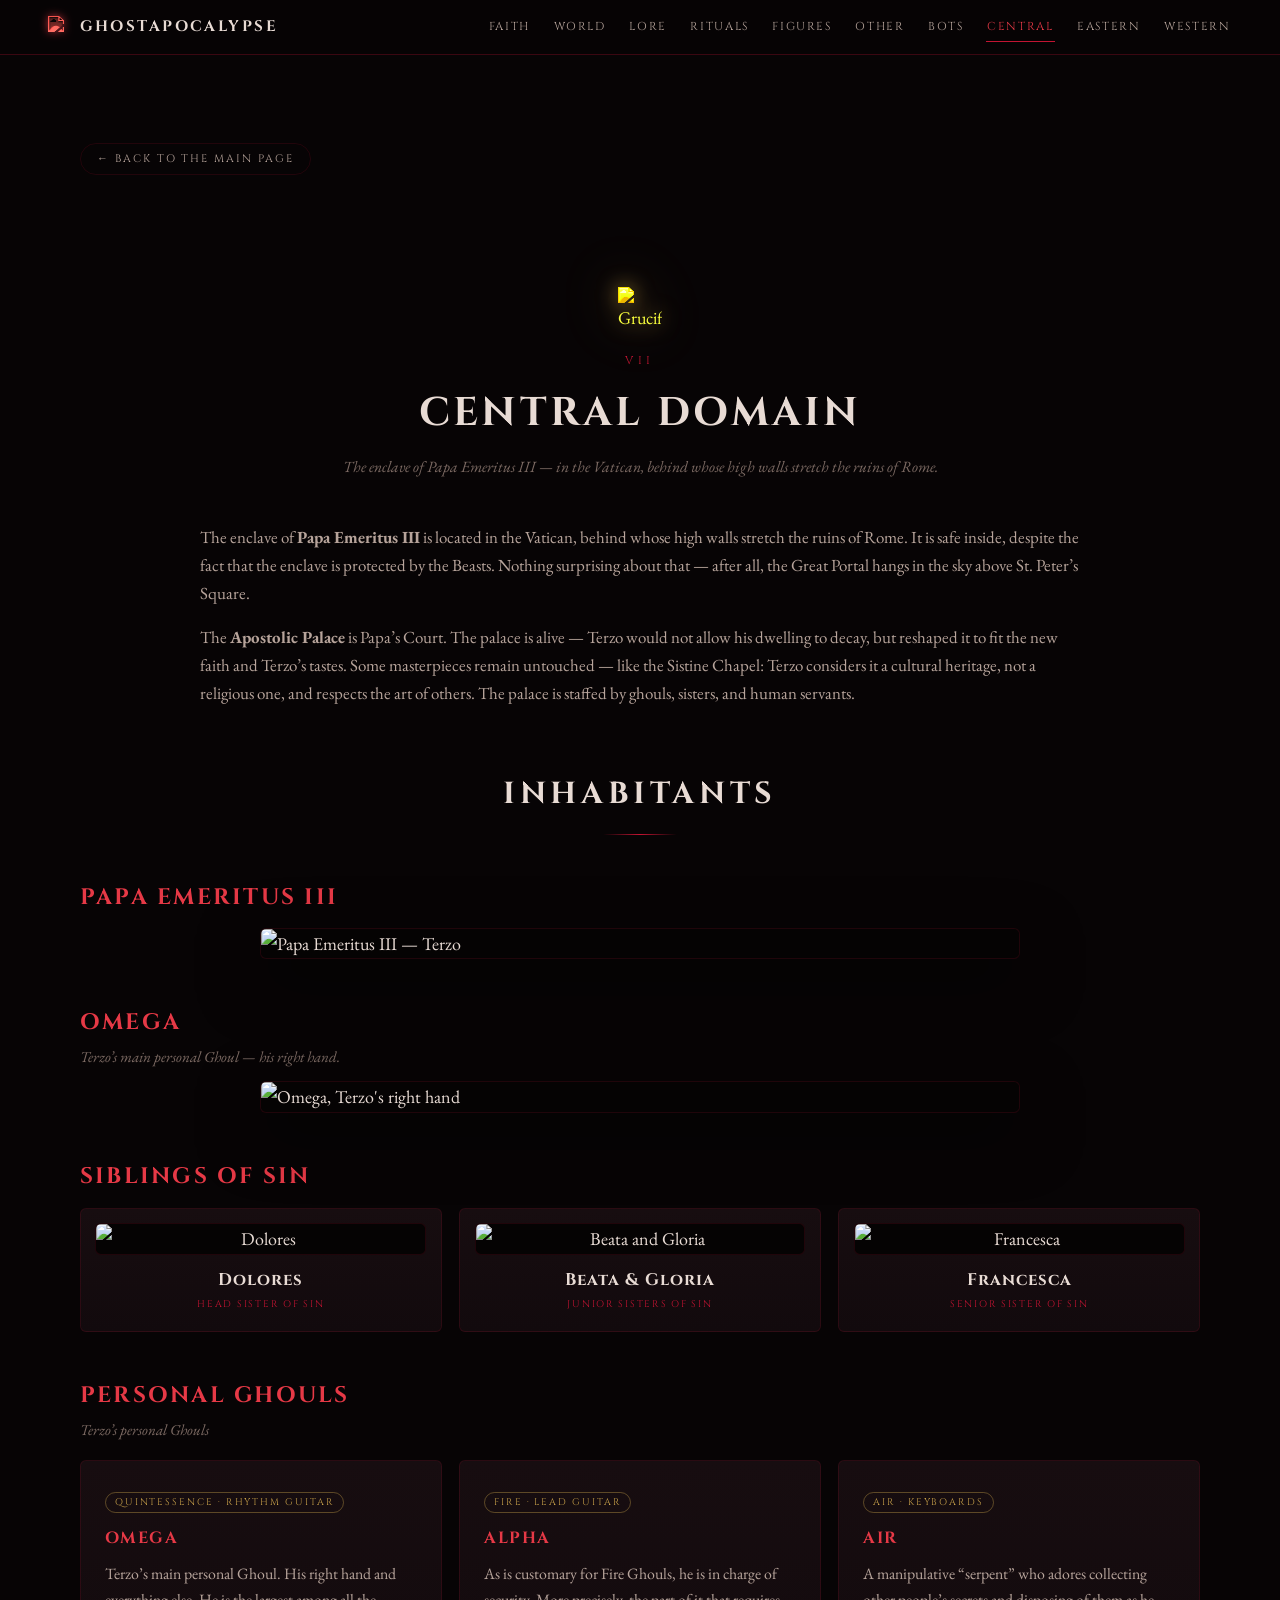
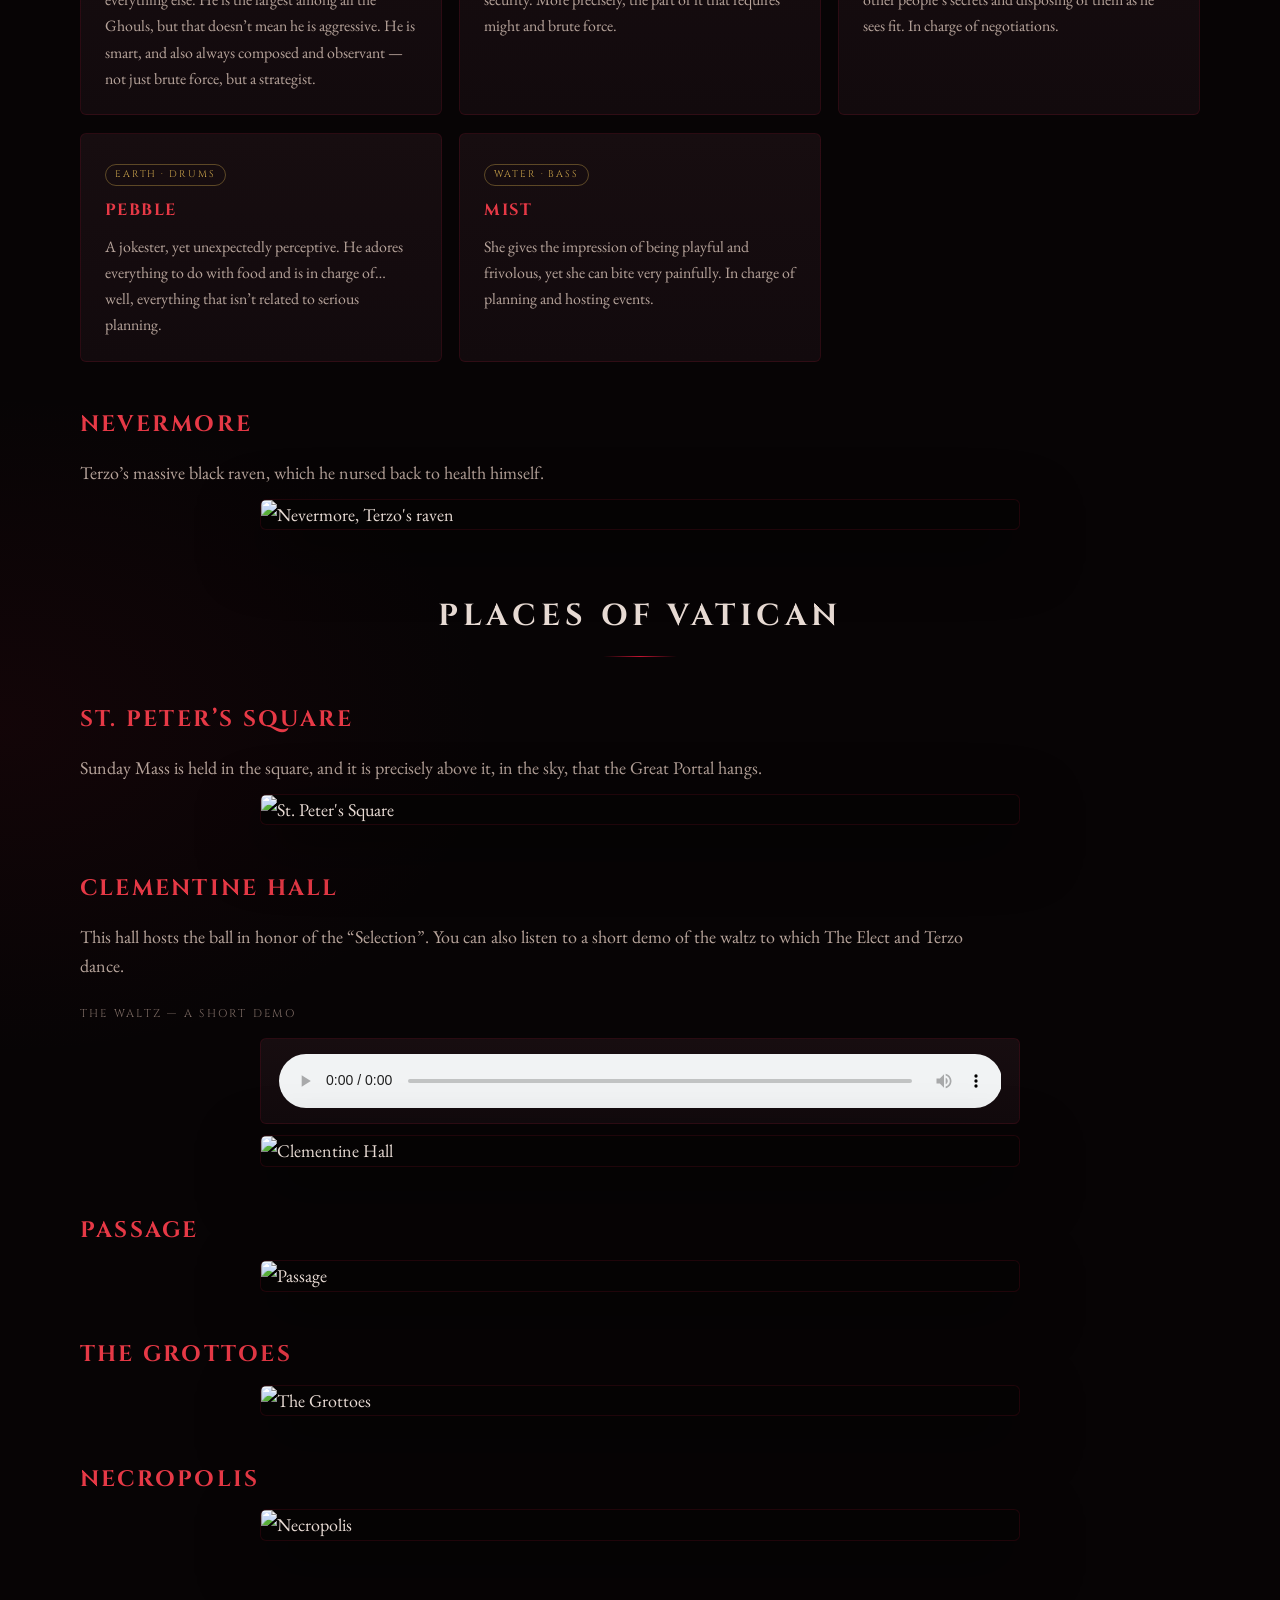
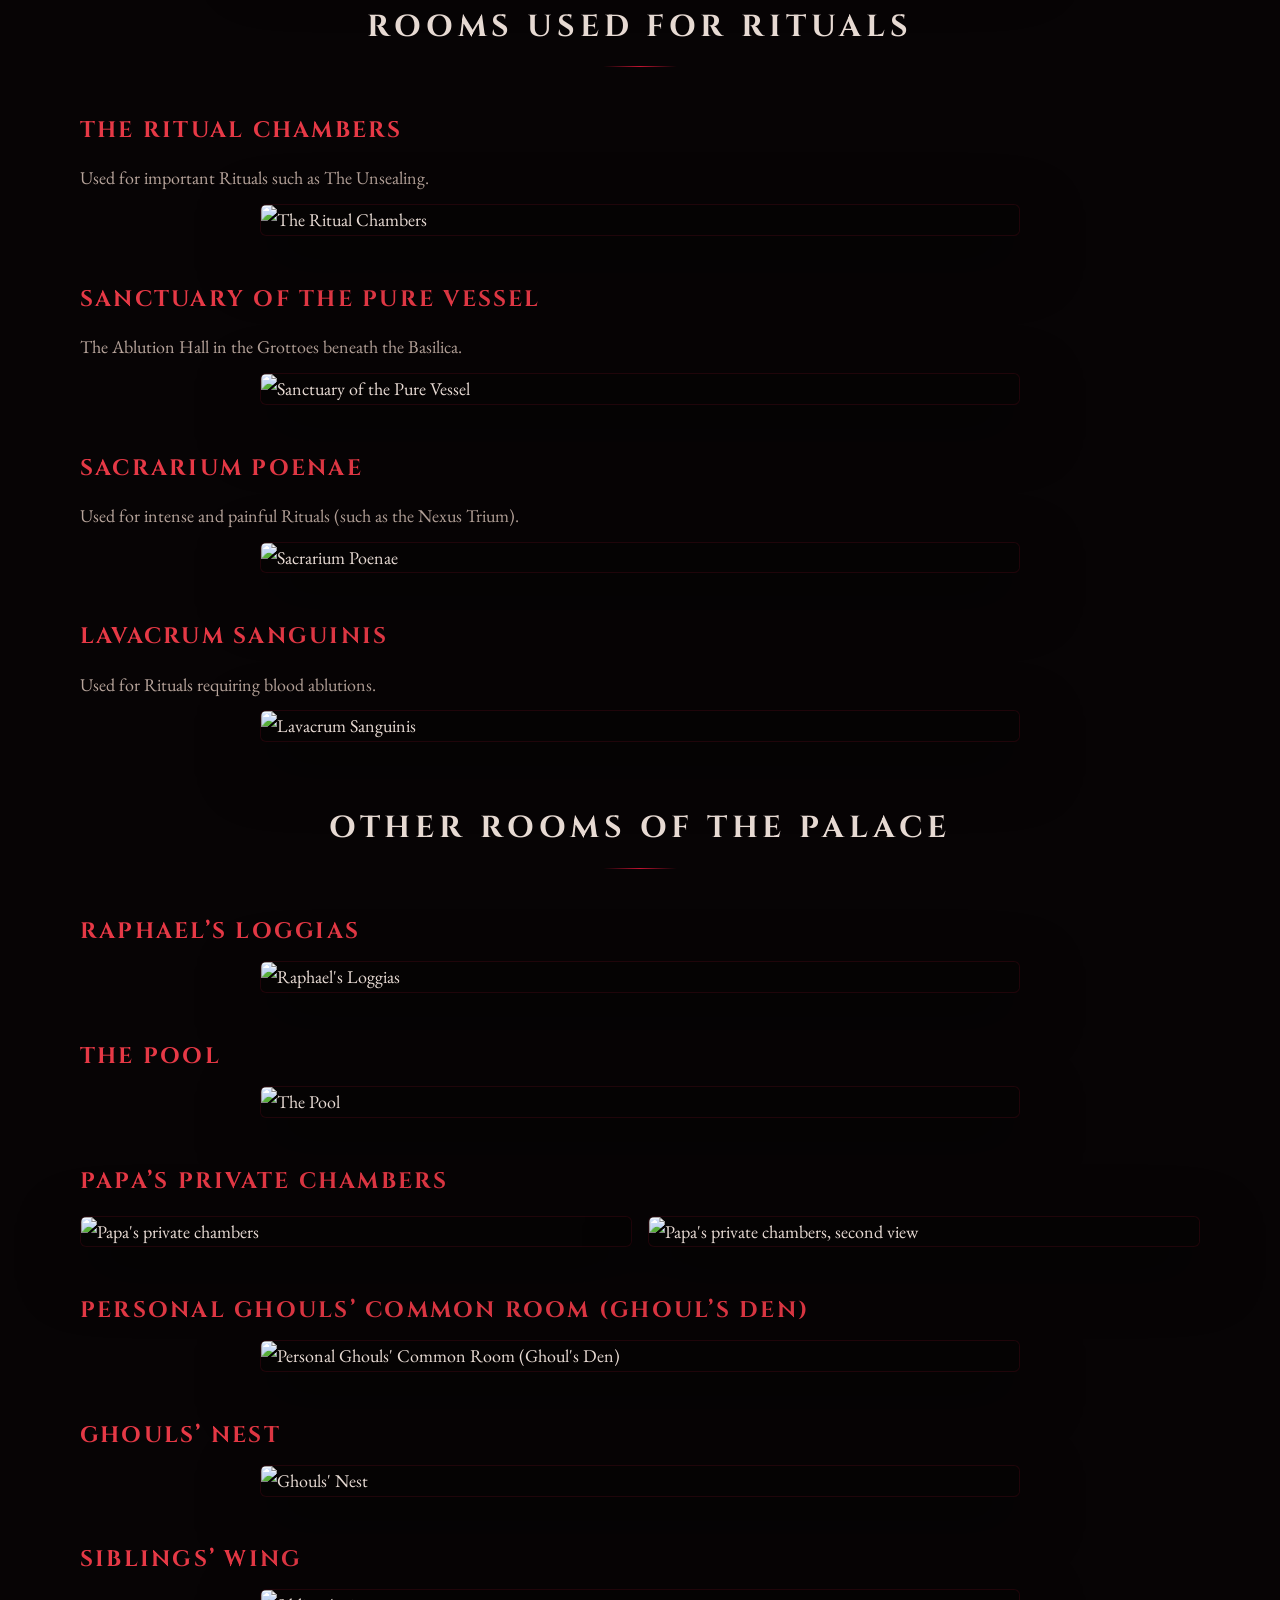
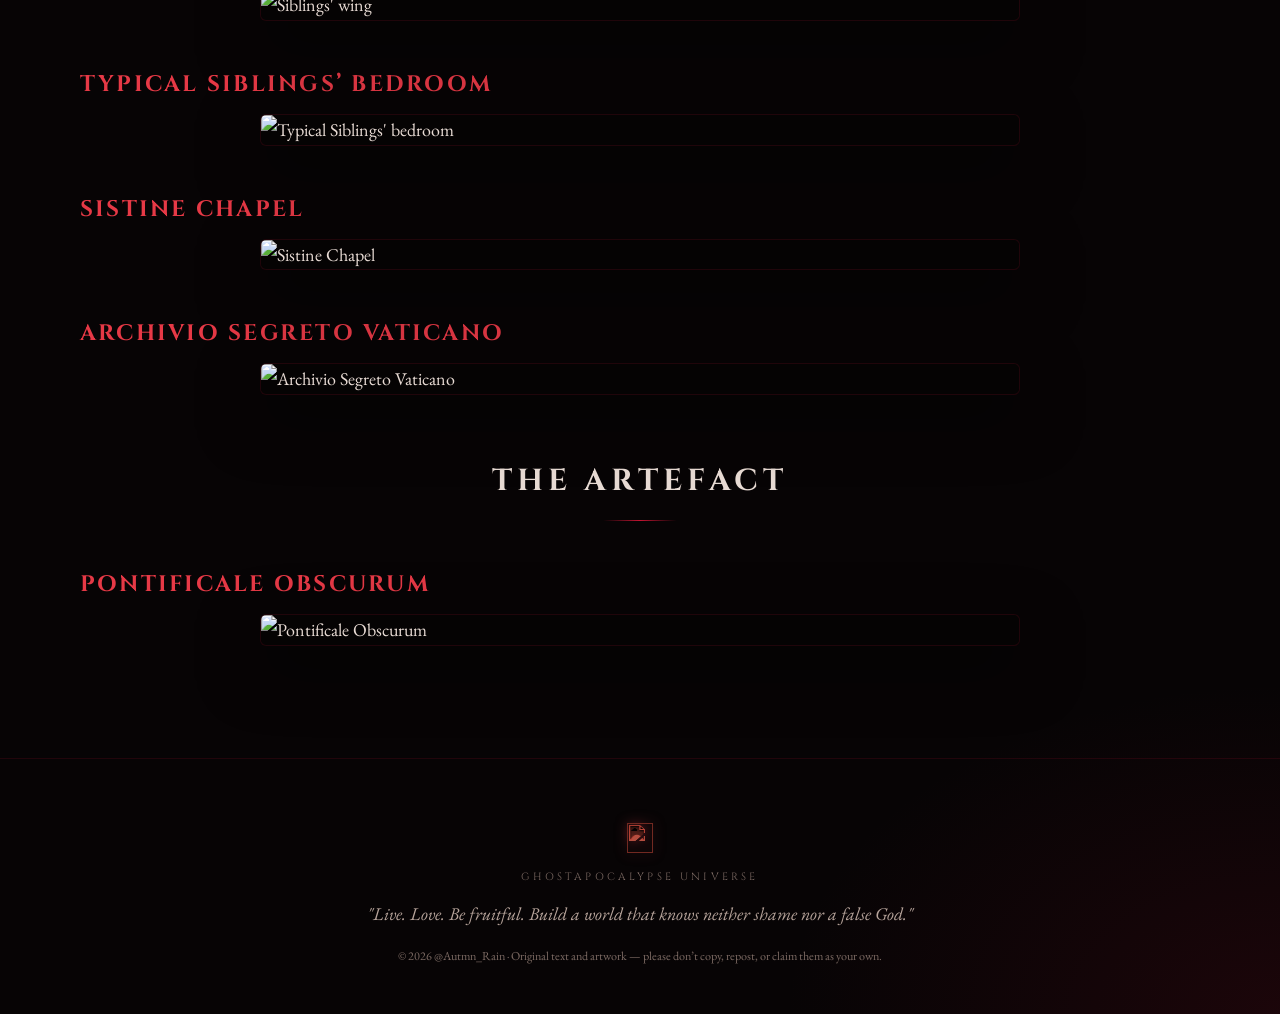
==== central.html @ 125a1880 "Add new HTML pages" ====
<!DOCTYPE html>
<html lang="en">
<head>
<meta charset="UTF-8" />
<meta name="viewport" content="width=device-width, initial-scale=1.0" />
<title>Central Domain — Ghostapocalypse Universe</title>
<meta name="description" content="The Central Domain of the Empire of Emeritus III — ruled by Terzo." />
<link rel="preconnect" href="https://fonts.googleapis.com" />
<link rel="preconnect" href="https://fonts.gstatic.com" crossorigin />
<link href="https://fonts.googleapis.com/css2?family=Cinzel:wght@400;600;700;900&family=EB+Garamond:ital,wght@0,400;0,500;1,400&display=swap" rel="stylesheet" />
<link rel="stylesheet" href="styles.css" />
</head>
<body class="domain-page central-page">

<div class="bg-pentagram" aria-hidden="true"></div>

<!-- ===================== HEADER ===================== -->
<header class="topbar">
  <div class="brand">
    <img class="gru" src="grucifix.png" alt="Grucifix" />
    Ghostapocalypse
  </div>
  <nav class="nav">
    <a href="index.html#faith">Faith</a>
    <a href="index.html#world">World</a>
    <a href="index.html#lore">Lore</a>
    <a href="index.html#rituals">Rituals</a>
    <a href="index.html#figures">Figures</a>
    <a href="index.html#other">Other</a>
    <a href="index.html#bots">Bots</a>
    <a href="central.html" class="active" aria-current="page">Central</a>
    <a href="eastern.html">Eastern</a>
    <a href="western.html">Western</a>
  </nav>
</header>

<main>

  <div class="wrap" style="padding-bottom:0;">
    <a class="back-link" href="index.html">← Back to the Main Page</a>
  </div>

  <!-- ===================== CENTRAL DOMAIN ===================== -->
  <section class="block" id="central">
    <div class="wrap">
      <div class="section-head">
        <img class="gru" src="Central%20Domain/Grucifix%20Terzo%20Era.png" alt="Grucifix of the Terzo era" />
        <span class="section-num">VII</span>
        <h2>Central Domain</h2>
        <p class="sub">The enclave of Papa Emeritus III — in the Vatican, behind whose high walls stretch the ruins of Rome.</p>
      </div>

      <!-- ---------- INTRO ---------- -->
      <div class="lede-block">
        <p>The enclave of <strong>Papa Emeritus III</strong> is located in the Vatican, behind whose high walls stretch the ruins of Rome. It is safe inside, despite the fact that the enclave is protected by the Beasts. Nothing surprising about that — after all, the Great Portal hangs in the sky above St. Peter’s Square.</p>
        <p style="margin-top:1rem;">The <strong>Apostolic Palace</strong> is Papa’s Court. The palace is alive — Terzo would not allow his dwelling to decay, but reshaped it to fit the new faith and Terzo’s tastes. Some masterpieces remain untouched — like the Sistine Chapel: Terzo considers it a cultural heritage, not a religious one, and respects the art of others. The palace is staffed by ghouls, sisters, and human servants.</p>
      </div>

      <!-- ===================== INHABITANTS ===================== -->
      <div class="subhead"><h3>Inhabitants</h3></div>

      <!-- Papa Emeritus III -->
      <div class="subject-head"><h4>Papa Emeritus III</h4></div>
      <div class="photo-single">
        <div class="photo-frame" data-title="Papa Emeritus III">
          <img src="Central%20Domain/TERZO.png" alt="Papa Emeritus III — Terzo" />
        </div>
      </div>

      <!-- Omega (Papa's right hand) -->
      <div class="subject-head">
        <h4>Omega</h4>
        <p>Terzo’s main personal Ghoul — his right hand.</p>
      </div>
      <div class="photo-single">
        <div class="photo-frame" data-title="Omega">
          <img src="Central%20Domain/Omega.png" alt="Omega, Terzo's right hand" />
        </div>
      </div>

      <!-- Siblings of Sin -->
      <div class="subject-head"><h4>Siblings of Sin</h4></div>
      <div class="people">
        <article class="person-card">
          <div class="photo-frame" data-title="Dolores">
            <img src="Central%20Domain/Dolores.png" alt="Dolores" />
          </div>
          <h4>Dolores</h4>
          <div class="role">Head Sister of Sin</div>
        </article>
        <article class="person-card">
          <div class="photo-frame" data-title="Beata and Gloria">
            <img src="Central%20Domain/Beata%20and%20Gloria.png" alt="Beata and Gloria" />
          </div>
          <h4>Beata &amp; Gloria</h4>
          <div class="role">Junior Sisters of Sin</div>
        </article>
        <article class="person-card">
          <div class="photo-frame" data-title="Francesca">
            <img src="Central%20Domain/Francesca.png" alt="Francesca" />
          </div>
          <h4>Francesca</h4>
          <div class="role">Senior Sister of Sin</div>
        </article>
      </div>

      <!-- Personal Ghouls -->
      <div class="subject-head">
        <h4>Personal Ghouls</h4>
        <p>Terzo’s personal Ghouls</p>
      </div>

      <div class="grid" style="margin-top:1.1rem;">
        <div class="card">
          <span class="tag">Quintessence · Rhythm Guitar</span>
          <h3>Omega</h3>
          <p>Terzo’s main personal Ghoul. His right hand and everything else. He is the largest among all the Ghouls, but that doesn’t mean he is aggressive. He is smart, and also always composed and observant — not just brute force, but a strategist.</p>
        </div>
        <div class="card">
          <span class="tag">Fire · Lead Guitar</span>
          <h3>Alpha</h3>
          <p>As is customary for Fire Ghouls, he is in charge of security. More precisely, the part of it that requires might and brute force.</p>
        </div>
        <div class="card">
          <span class="tag">Air · Keyboards</span>
          <h3>Air</h3>
          <p>A manipulative “serpent” who adores collecting other people’s secrets and disposing of them as he sees fit. In charge of negotiations.</p>
        </div>
        <div class="card">
          <span class="tag">Earth · Drums</span>
          <h3>Pebble</h3>
          <p>A jokester, yet unexpectedly perceptive. He adores everything to do with food and is in charge of… well, everything that isn’t related to serious planning.</p>
        </div>
        <div class="card">
          <span class="tag">Water · Bass</span>
          <h3>Mist</h3>
          <p>She gives the impression of being playful and frivolous, yet she can bite very painfully. In charge of planning and hosting events.</p>
        </div>
      </div>

      <!-- Nevermore -->
      <div class="subject-head"><h4>Nevermore</h4></div>
      <p class="prose">Terzo’s massive black raven, which he nursed back to health himself.</p>
      <div class="photo-single">
        <div class="photo-frame" data-title="Nevermore">
          <img src="Central%20Domain/Nevermore.png" alt="Nevermore, Terzo's raven" />
        </div>
      </div>

      <!-- ===================== PLACES OF VATICAN ===================== -->
      <div class="subhead"><h3>Places of Vatican</h3></div>

      <!-- St. Peter's Square -->
      <div class="subject-head"><h4>St. Peter’s Square</h4></div>
      <p class="prose">Sunday Mass is held in the square, and it is precisely above it, in the sky, that the Great Portal hangs.</p>
      <div class="photo-single">
        <div class="photo-frame" data-title="St. Peter’s Square">
          <img src="Central%20Domain/St.%20Peter's%20Square.png" alt="St. Peter's Square" />
        </div>
      </div>

      <!-- Clementine Hall -->
      <div class="subject-head"><h4>Clementine Hall</h4></div>
      <p class="prose">This hall hosts the ball in honor of the “Selection”. You can also listen to a short demo of the waltz to which The Elect and Terzo dance.</p>
      <div class="minihead">The Waltz — a short demo</div>
      <div class="audio-block">
        <audio controls preload="metadata" aria-label="Short demo of the waltz danced by The Elect and Terzo">
          <source src="Central%20Domain/the_waltz_demo.mp3" type="audio/mpeg" />
          Your browser does not support the audio element.
        </audio>
      </div>
      <div class="photo-single">
        <div class="photo-frame" data-title="Clementine Hall">
          <img src="Central%20Domain/Clementine%20Hall.png" alt="Clementine Hall" />
        </div>
      </div>

      <!-- Passage -->
      <div class="subject-head"><h4>Passage</h4></div>
      <div class="photo-single">
        <div class="photo-frame" data-title="Passage">
          <img src="Central%20Domain/Passage.png" alt="Passage" />
        </div>
      </div>

      <!-- The Grottoes -->
      <div class="subject-head"><h4>The Grottoes</h4></div>
      <div class="photo-single">
        <div class="photo-frame" data-title="The Grottoes">
          <img src="Central%20Domain/The%20Grottoes.png" alt="The Grottoes" />
        </div>
      </div>

      <!-- Necropolis -->
      <div class="subject-head"><h4>Necropolis</h4></div>
      <div class="photo-single">
        <div class="photo-frame" data-title="Necropolis">
          <img src="Central%20Domain/Necropolis.png" alt="Necropolis" />
        </div>
      </div>

      <!-- ---------- ROOMS USED FOR RITUALS ---------- -->
      <div class="subhead"><h3>Rooms Used for Rituals</h3></div>

      <!-- The Ritual Chambers -->
      <div class="subject-head"><h4>The Ritual Chambers</h4></div>
      <p class="prose">Used for important Rituals such as The Unsealing.</p>
      <div class="photo-single">
        <div class="photo-frame" data-title="The Ritual Chambers">
          <img src="Central%20Domain/The%20Ritual%20Chambers.png" alt="The Ritual Chambers" />
        </div>
      </div>

      <!-- Sanctuary of the Pure Vessel -->
      <div class="subject-head"><h4>Sanctuary of the Pure Vessel</h4></div>
      <p class="prose">The Ablution Hall in the Grottoes beneath the Basilica.</p>
      <div class="photo-single">
        <div class="photo-frame" data-title="Sanctuary of the Pure Vessel">
          <img src="Central%20Domain/Sanctuary%20of%20the%20Pure%20Vessel.png" alt="Sanctuary of the Pure Vessel" />
        </div>
      </div>

      <!-- Sacrarium Poenae -->
      <div class="subject-head"><h4>Sacrarium Poenae</h4></div>
      <p class="prose">Used for intense and painful Rituals (such as the Nexus Trium).</p>
      <div class="photo-single">
        <div class="photo-frame" data-title="Sacrarium Poenae">
          <img src="Central%20Domain/Sacrarium%20Poenae.png" alt="Sacrarium Poenae" />
        </div>
      </div>

      <!-- Lavacrum Sanguinis -->
      <div class="subject-head"><h4>Lavacrum Sanguinis</h4></div>
      <p class="prose">Used for Rituals requiring blood ablutions.</p>
      <div class="photo-single">
        <div class="photo-frame" data-title="Lavacrum Sanguinis">
          <img src="Central%20Domain/Lavacrum%20Sanguinis.png" alt="Lavacrum Sanguinis" />
        </div>
      </div>

      <!-- ---------- OTHER ROOMS OF THE PALACE ---------- -->
      <div class="subhead"><h3>Other Rooms of the Palace</h3></div>

      <!-- Raphael's Loggias -->
      <div class="subject-head"><h4>Raphael’s Loggias</h4></div>
      <div class="photo-single">
        <div class="photo-frame" data-title="Raphael’s Loggias">
          <img src="Central%20Domain/Raphael's%20Loggias.webp" alt="Raphael's Loggias" />
        </div>
      </div>

      <!-- The Pool -->
      <div class="subject-head"><h4>The Pool</h4></div>
      <div class="photo-single">
        <div class="photo-frame" data-title="The Pool">
          <img src="Central%20Domain/The%20Pool.png" alt="The Pool" />
        </div>
      </div>

      <!-- Papa's Private Chambers -->
      <div class="subject-head"><h4>Papa’s Private Chambers</h4></div>
      <div class="gallery" style="margin-top:1rem;">
        <div class="photo-frame" data-title="Papa’s Private Chambers">
          <img src="Central%20Domain/Papa's%20Private%20Chambers.png" alt="Papa's private chambers" />
        </div>
        <div class="photo-frame" data-title="Papa’s Private Chambers">
          <img src="Central%20Domain/Papa's%20Private%20Chambers%202.png" alt="Papa's private chambers, second view" />
        </div>
      </div>

      <!-- Personal Ghouls' Common Room (Ghoul's Den) -->
      <div class="subject-head"><h4>Personal Ghouls’ Common Room (Ghoul’s Den)</h4></div>
      <div class="photo-single">
        <div class="photo-frame" data-title="Personal Ghouls’ Common Room (Ghoul’s Den)">
          <img src="Central%20Domain/Personal%20Ghouls'%20Common%20Room%20(Ghoul's%20Den).png" alt="Personal Ghouls' Common Room (Ghoul's Den)" />
        </div>
      </div>

      <!-- Ghouls' Nest -->
      <div class="subject-head"><h4>Ghouls’ Nest</h4></div>
      <div class="photo-single">
        <div class="photo-frame" data-title="Ghouls’ Nest">
          <img src="Central%20Domain/Ghouls'%20Nest.png" alt="Ghouls' Nest" />
        </div>
      </div>

      <!-- Siblings' wing -->
      <div class="subject-head"><h4>Siblings’ wing</h4></div>
      <div class="photo-single">
        <div class="photo-frame" data-title="Siblings’ wing">
          <img src="Central%20Domain/Siblings'%20wing.png" alt="Siblings' wing" />
        </div>
      </div>

      <!-- Typical Siblings' bedroom -->
      <div class="subject-head"><h4>Typical Siblings’ Bedroom</h4></div>
      <div class="photo-single">
        <div class="photo-frame" data-title="Typical Siblings’ Bedroom">
          <img src="Central%20Domain/Typical%20Siblings'%20bedroom.png" alt="Typical Siblings' bedroom" />
        </div>
      </div>

      <!-- Sistine Chapel -->
      <div class="subject-head"><h4>Sistine Chapel</h4></div>
      <div class="photo-single">
        <div class="photo-frame" data-title="Sistine Chapel">
          <img src="Central%20Domain/Sistine%20Chapel.png" alt="Sistine Chapel" />
        </div>
      </div>

      <!-- Archivio Segreto Vaticano -->
      <div class="subject-head"><h4>Archivio Segreto Vaticano</h4></div>
      <div class="photo-single">
        <div class="photo-frame" data-title="Archivio Segreto Vaticano">
          <img src="Central%20Domain/Archivio%20Segreto%20Vaticano.png" alt="Archivio Segreto Vaticano" />
        </div>
      </div>

      <!-- ===================== THE ARTEFACT ===================== -->
      <div class="subhead"><h3>The Artefact</h3></div>

      <!-- Pontificale Obscurum -->
      <div class="subject-head"><h4>Pontificale Obscurum</h4></div>
      <div class="photo-single">
        <div class="photo-frame" data-title="Pontificale Obscurum">
          <img src="Central%20Domain/Pontificale%20Obscurum.png" alt="Pontificale Obscurum" />
        </div>
      </div>

    </div>
  </section>

</main>

<!-- ===================== FOOTER ===================== -->
<footer>
  <img class="gru" src="grucifix.png" alt="" aria-hidden="true" />
  <div class="fz">Ghostapocalypse Universe</div>
  <div class="fq">"Live. Love. Be fruitful. Build a world that knows neither shame nor a false God."</div>
  <div class="fcopy">© 2026 @Autmn_Rain · Original text and artwork — please don’t copy, repost, or claim them as your own.</div>
</footer>

<!-- ===================== LIGHTBOX ===================== -->
<div class="lightbox" id="lightbox" role="dialog" aria-modal="true" aria-label="Enlarged image">
  <img src="" alt="" id="lightbox-img" />
  <div class="cap" id="lightbox-cap"></div>
</div>

<script>
  (function () {
    var lb = document.getElementById('lightbox');
    var lbImg = document.getElementById('lightbox-img');
    var lbCap = document.getElementById('lightbox-cap');

    document.querySelectorAll('.photo-frame').forEach(function (frame) {
      frame.addEventListener('click', function () {
        var img = frame.querySelector('img');
        if (!img) return;
        lbImg.src = img.src;
        lbImg.alt = img.alt;
        lbCap.textContent = frame.dataset.title || '';
        lb.classList.add('open');
        document.body.style.overflow = 'hidden';
      });
    });

    function close() {
      lb.classList.remove('open');
      document.body.style.overflow = '';
      lbImg.src = '';
    }
    lb.addEventListener('click', close);
    document.addEventListener('keydown', function (e) {
      if (e.key === 'Escape' && lb.classList.contains('open')) close();
    });
  })();
</script>

</body>
</html>
---- styles.css ----
﻿  :root {
    --bg: #070405;
    --bg-2: #0d0709;
    --panel: #120a0d;
    --panel-2: #170d10;
    --ink: #e8dbd4;
    --ink-dim: #b7a49b;
    --ink-faint: #7c6a63;
    --red: #c31432;
    --red-bright: #e63946;
    --red-deep: #7a0d20;
    --gold: #c9a24a;
    --line: rgba(195, 20, 50, 0.28);
    --line-soft: rgba(195, 20, 50, 0.14);
    --shadow: 0 20px 60px rgba(0, 0, 0, 0.6);
    --serif: "EB Garamond", Georgia, serif;
    --display: "Cinzel", "Times New Roman", serif;
  }

  * { box-sizing: border-box; }

  html { scroll-behavior: smooth; }

  body {
    margin: 0;
    background:
      radial-gradient(1200px 700px at 50% -10%, rgba(195, 20, 50, 0.16), transparent 60%),
      radial-gradient(900px 600px at 100% 100%, rgba(122, 13, 32, 0.18), transparent 55%),
      radial-gradient(900px 600px at 0 40%, rgba(122, 13, 32, 0.10), transparent 55%),
      var(--bg);
    color: var(--ink);
    font-family: var(--serif);
    font-size: 18px;
    line-height: 1.65;
    -webkit-font-smoothing: antialiased;
    overflow-x: hidden;
  }

  /* fixed rotating pentagram watermark */
  .bg-pentagram {
    position: fixed;
    top: 50%;
    left: 50%;
    width: min(120vh, 120vw);
    height: min(120vh, 120vw);
    transform: translate(-50%, -50%);
    background-image: url("design%20pentargamma.png");
    background-size: contain;
    background-repeat: no-repeat;
    background-position: center;
    opacity: 0.06;
    mix-blend-mode: screen;
    pointer-events: none;
    z-index: 0;
    animation: spin 220s linear infinite;
  }
  @keyframes spin { to { transform: translate(-50%, -50%) rotate(360deg); } }

  img { max-width: 100%; display: block; }

  a { color: var(--red-bright); text-decoration: none; }

  /* ---------- Header ---------- */
  .topbar {
    position: sticky;
    top: 0;
    z-index: 50;
    display: flex;
    align-items: center;
    justify-content: space-between;
    gap: 1rem;
    padding: 0.7rem clamp(1rem, 4vw, 3rem);
    background: rgba(7, 4, 5, 0.82);
    backdrop-filter: blur(10px);
    border-bottom: 1px solid var(--line);
  }
  .brand {
    display: flex;
    align-items: center;
    gap: 0.6rem;
    font-family: var(--display);
    font-weight: 700;
    font-size: 0.95rem;
    letter-spacing: 0.16em;
    color: var(--ink);
    text-transform: uppercase;
  }
  .brand .gru {
    width: 22px;
    height: 22px;
    object-fit: contain;
    filter: invert(1) sepia(1) saturate(6) hue-rotate(320deg) drop-shadow(0 0 4px rgba(230, 57, 70, 0.7));
    mix-blend-mode: screen;
  }
  .nav {
    display: flex;
    gap: clamp(0.5rem, 1.6vw, 1.4rem);
    flex-wrap: wrap;
    justify-content: flex-end;
  }
  .nav a {
    font-family: var(--display);
    font-size: 0.72rem;
    letter-spacing: 0.14em;
    text-transform: uppercase;
    color: var(--ink-dim);
    padding: 0.35rem 0.1rem;
    border-bottom: 1px solid transparent;
    transition: color 0.2s, border-color 0.2s;
  }
  .nav a:hover { color: var(--red-bright); border-color: var(--red); }

  /* ---------- Hero ---------- */
  .hero {
    position: relative;
    z-index: 1;
    text-align: center;
    padding: clamp(3.5rem, 10vw, 7rem) clamp(1rem, 5vw, 3rem) clamp(2.5rem, 6vw, 4rem);
  }
  .hero .sigil {
    width: clamp(120px, 20vw, 190px);
    margin: 0 auto clamp(1.2rem, 3vw, 2rem);
    filter: drop-shadow(0 0 26px rgba(195, 20, 50, 0.55));
    mix-blend-mode: screen;
  }
  .hero .eyebrow {
    font-family: var(--display);
    letter-spacing: 0.5em;
    text-transform: uppercase;
    font-size: 0.75rem;
    color: var(--red-bright);
    margin-bottom: 1.2rem;
    padding-left: 0.5em;
  }
  h1.hero-title {
    font-family: var(--display);
    font-weight: 900;
    font-size: clamp(2.2rem, 8vw, 5.2rem);
    line-height: 1.02;
    letter-spacing: 0.03em;
    margin: 0;
    background: linear-gradient(180deg, #fff 0%, #e8c9c9 45%, var(--red-bright) 100%);
    -webkit-background-clip: text;
    background-clip: text;
    -webkit-text-fill-color: transparent;
    text-shadow: 0 0 60px rgba(195, 20, 50, 0.35);
  }
  .hero .lede {
    max-width: 640px;
    margin: 1.5rem auto 0;
    color: var(--ink-dim);
    font-size: clamp(1rem, 2.2vw, 1.15rem);
    font-style: italic;
  }
  .scroll-hint {
    display: inline-block;
    margin-top: 2.2rem;
    font-family: var(--display);
    font-size: 0.65rem;
    letter-spacing: 0.35em;
    text-transform: uppercase;
    color: var(--ink-faint);
  }

  /* ---------- Layout ---------- */
  main { position: relative; z-index: 1; }

  .wrap {
    width: min(1120px, 92vw);
    margin: 0 auto;
    padding: clamp(2rem, 5vw, 3.5rem) 0;
  }

  section.block {
    padding: clamp(2rem, 5vw, 3.5rem) 0;
    border-top: 1px solid var(--line-soft);
  }
  section.block:first-of-type { border-top: none; }

  .section-head {
    text-align: center;
    margin-bottom: clamp(1.6rem, 4vw, 2.8rem);
  }
  .section-head .gru {
    width: 30px;
    height: 34px;
    object-fit: contain;
    margin: 0 auto 0.9rem;
    filter: invert(1) sepia(1) saturate(5) hue-rotate(320deg) drop-shadow(0 0 6px rgba(230, 57, 70, 0.6));
    mix-blend-mode: screen;
    opacity: 0.9;
  }
  .section-head h2 {
    font-family: var(--display);
    font-weight: 700;
    font-size: clamp(1.5rem, 4.2vw, 2.5rem);
    letter-spacing: 0.08em;
    text-transform: uppercase;
    margin: 0;
    color: var(--ink);
  }
  .section-head .sub {
    color: var(--ink-faint);
    font-style: italic;
    margin-top: 0.5rem;
    font-size: 0.98rem;
  }

  .section-num {
    display: block;
    font-family: var(--display);
    color: var(--red);
    letter-spacing: 0.4em;
    font-size: 0.7rem;
    margin-bottom: 0.6rem;
  }

  /* ---------- Tenets ---------- */
  .tenets {
    max-width: 820px;
    margin: 0 auto;
    list-style: none;
    counter-reset: tenet;
    padding: 0;
    display: grid;
    gap: 1rem;
  }
  .tenets li {
    counter-increment: tenet;
    position: relative;
    padding: 1.1rem 1.3rem 1.1rem 3.6rem;
    background: linear-gradient(180deg, var(--panel-2), var(--panel));
    border: 1px solid var(--line-soft);
    border-left: 2px solid var(--red);
    border-radius: 4px;
    font-size: 1.06rem;
  }
  .tenets li::before {
    content: counter(tenet, upper-roman);
    position: absolute;
    left: 1rem;
    top: 50%;
    transform: translateY(-50%);
    font-family: var(--display);
    font-weight: 700;
    color: var(--red);
    font-size: 1.1rem;
    min-width: 1.8rem;
  }

  /* ---------- Map ---------- */
  .map-card {
    position: relative;
    margin: 0 auto;
    border: 1px solid var(--line);
    border-radius: 6px;
    padding: 0.6rem;
    background: linear-gradient(180deg, var(--panel-2), var(--panel));
    box-shadow: var(--shadow);
    overflow: hidden;
  }
  .map-card::before {
    content: "";
    position: absolute;
    inset: 0;
    background: radial-gradient(600px 300px at 50% 0, rgba(195, 20, 50, 0.12), transparent 70%);
    pointer-events: none;
  }
  .map-frame {
    position: relative;
    border-radius: 4px;
    overflow: hidden;
    background: #050303;
    cursor: zoom-in;
  }
  .map-frame img {
    width: 100%;
    height: auto;
    transition: transform 0.6s ease;
  }
  .map-frame:hover img { transform: scale(1.02); }
  .map-caption {
    display: flex;
    justify-content: space-between;
    align-items: baseline;
    gap: 1rem;
    padding: 0.8rem 0.4rem 0.2rem;
    font-family: var(--display);
    letter-spacing: 0.12em;
    text-transform: uppercase;
    font-size: 0.72rem;
    color: var(--ink-faint);
    flex-wrap: wrap;
  }
  .map-caption .t { color: var(--ink-dim); }

  /* ---------- Cards / info grid ---------- */
  .grid {
    display: grid;
    grid-template-columns: repeat(auto-fit, minmax(300px, 1fr));
    gap: 1.1rem;
  }
  .card {
    position: relative;
    background: linear-gradient(180deg, var(--panel-2), var(--panel));
    border: 1px solid var(--line-soft);
    border-radius: 6px;
    padding: 1.4rem 1.5rem;
    transition: border-color 0.25s, transform 0.25s;
  }
  .card:hover { border-color: var(--line); transform: translateY(-2px); }
  .card h3 {
    font-family: var(--display);
    font-weight: 700;
    font-size: 1.02rem;
    letter-spacing: 0.09em;
    text-transform: uppercase;
    color: var(--red-bright);
    margin: 0 0 0.6rem;
  }
  .card p { margin: 0; color: var(--ink-dim); font-size: 0.99rem; }
  .card p + p { margin-top: 0.7rem; }
  .card.wide { grid-column: 1 / -1; }

  .card .tag {
    display: inline-block;
    font-family: var(--display);
    font-size: 0.6rem;
    letter-spacing: 0.2em;
    text-transform: uppercase;
    color: var(--gold);
    border: 1px solid rgba(201, 162, 74, 0.4);
    border-radius: 999px;
    padding: 0.12rem 0.55rem;
    margin-bottom: 0.7rem;
  }

  /* quotes */
  .quote {
    margin: 0.9rem 0 0;
    padding: 0.9rem 1.1rem;
    border-left: 2px solid var(--red);
    background: rgba(195, 20, 50, 0.06);
    font-style: italic;
    color: var(--ink);
    border-radius: 0 4px 4px 0;
  }
  .quote cite {
    display: block;
    font-style: normal;
    font-family: var(--display);
    font-size: 0.68rem;
    letter-spacing: 0.15em;
    text-transform: uppercase;
    color: var(--ink-faint);
    margin-top: 0.5rem;
  }

  /* figure / papa cards */
  .figures { display: grid; gap: 1.1rem; }
  .figure-card {
    display: grid;
    grid-template-columns: 130px 1fr;
    gap: 1.4rem;
    align-items: start;
    background: linear-gradient(180deg, var(--panel-2), var(--panel));
    border: 1px solid var(--line-soft);
    border-radius: 6px;
    padding: 1.5rem;
    transition: border-color 0.25s;
  }
  .figure-card:hover { border-color: var(--line); }
  .figure-card .portrait {
    aspect-ratio: 1;
    border-radius: 50%;
    border: 1px solid var(--line);
    display: flex;
    align-items: center;
    justify-content: center;
    background:
      radial-gradient(circle at 50% 40%, rgba(195, 20, 50, 0.18), transparent 70%),
      var(--bg-2);
    font-family: var(--display);
    font-weight: 700;
    font-size: 2rem;
    color: var(--red-bright);
    text-transform: uppercase;
  }
  .figure-card .pname {
    font-family: var(--display);
    font-weight: 700;
    font-size: 1.25rem;
    color: var(--ink);
    margin: 0 0 0.15rem;
    letter-spacing: 0.04em;
  }
  .figure-card .ptitle {
    font-family: var(--display);
    font-size: 0.68rem;
    letter-spacing: 0.18em;
    text-transform: uppercase;
    color: var(--red);
    margin-bottom: 0.7rem;
  }
  .figure-card p { margin: 0; color: var(--ink-dim); font-size: 0.98rem; }
  .figure-card .meta {
    margin-top: 0.7rem;
    padding-top: 0.7rem;
    border-top: 1px dashed var(--line-soft);
    font-size: 0.9rem;
  }
  .figure-card .meta strong { color: var(--ink); font-weight: 500; }
  .figure-card .meta .lbl {
    font-family: var(--display);
    font-size: 0.6rem;
    letter-spacing: 0.18em;
    text-transform: uppercase;
    color: var(--ink-faint);
    display: block;
    margin-bottom: 0.2rem;
  }

  /* hymns list */
  .hymn-list {
    list-style: none;
    padding: 0;
    margin: 0.6rem 0 0;
    display: grid;
    gap: 0.4rem;
  }
  .hymn-list li {
    display: flex;
    justify-content: space-between;
    gap: 1rem;
    border-bottom: 1px dashed var(--line-soft);
    padding-bottom: 0.35rem;
    font-size: 0.98rem;
  }
  .hymn-list .who { color: var(--ink-dim); }
  .hymn-list .song { color: var(--gold); font-family: var(--display); font-size: 0.85rem; letter-spacing: 0.05em; }

  /* ordered ritual sub-sections */
  .ritual-block { margin-top: 1.2rem; }
  .ritual-block h3 {
    font-family: var(--display);
    color: var(--red-bright);
    font-size: 1.05rem;
    letter-spacing: 0.08em;
    text-transform: uppercase;
    margin: 0 0 0.6rem;
  }
  .flow {
    display: inline-flex;
    flex-wrap: wrap;
    align-items: center;
    gap: 0.5rem;
    margin: 0.8rem 0;
    font-family: var(--display);
    font-size: 0.8rem;
    letter-spacing: 0.08em;
    text-transform: uppercase;
  }
  .flow span {
    padding: 0.3rem 0.7rem;
    border: 1px solid var(--line);
    border-radius: 4px;
    background: rgba(195, 20, 50, 0.08);
    color: var(--ink);
  }
  .flow i { color: var(--red-bright); font-style: normal; }

  /* ---------- Placeholder domain panels ---------- */
  .domain-empty {
    display: flex;
    flex-direction: column;
    align-items: center;
    justify-content: center;
    text-align: center;
    padding: clamp(3rem, 8vw, 5rem) 1.5rem;
    border: 1px dashed var(--line);
    border-radius: 8px;
    background:
      radial-gradient(500px 260px at 50% 0, rgba(195, 20, 50, 0.08), transparent 70%),
      linear-gradient(180deg, var(--panel-2), var(--panel));
  }
  .domain-empty .gru {
    width: 46px;
    height: 52px;
    object-fit: contain;
    filter: invert(1) sepia(1) saturate(4) hue-rotate(320deg) drop-shadow(0 0 8px rgba(230, 57, 70, 0.5));
    mix-blend-mode: screen;
    opacity: 0.55;
    margin-bottom: 1.2rem;
  }
  .domain-empty h3 {
    font-family: var(--display);
    font-size: clamp(1.3rem, 3.5vw, 2rem);
    letter-spacing: 0.1em;
    text-transform: uppercase;
    margin: 0 0 0.6rem;
    color: var(--ink);
  }
  .domain-empty p {
    color: var(--ink-faint);
    font-style: italic;
    max-width: 440px;
    margin: 0;
  }
  .domain-empty .soon {
    margin-top: 1.3rem;
    font-family: var(--display);
    font-size: 0.62rem;
    letter-spacing: 0.3em;
    text-transform: uppercase;
    color: var(--red);
    border: 1px solid var(--line);
    border-radius: 999px;
    padding: 0.3rem 0.9rem;
  }

  /* ---------- Footer ---------- */
  footer {
    position: relative;
    z-index: 1;
    text-align: center;
    padding: clamp(2.5rem, 6vw, 4rem) 1rem clamp(2rem, 5vw, 3rem);
    border-top: 1px solid var(--line-soft);
    color: var(--ink-faint);
  }
  footer .gru {
    width: 26px;
    height: 30px;
    object-fit: contain;
    margin: 0 auto 1rem;
    filter: invert(1) sepia(1) saturate(5) hue-rotate(320deg) drop-shadow(0 0 6px rgba(230, 57, 70, 0.5));
    mix-blend-mode: screen;
    opacity: 0.7;
  }
  footer .fz {
    font-family: var(--display);
    letter-spacing: 0.3em;
    text-transform: uppercase;
    font-size: 0.66rem;
  }
  footer .fq {
    font-style: italic;
    margin-top: 0.8rem;
    color: var(--ink-dim);
  }

  /* ---------- Lightbox ---------- */
  .lightbox {
    position: fixed;
    inset: 0;
    z-index: 100;
    display: none;
    align-items: center;
    justify-content: center;
    background: rgba(3, 1, 2, 0.94);
    padding: 2vw;
    cursor: zoom-out;
  }
  .lightbox.open { display: flex; }
  .lightbox img {
    max-width: 96vw;
    max-height: 92vh;
    border: 1px solid var(--line);
    box-shadow: 0 0 80px rgba(195, 20, 50, 0.3);
  }
  .lightbox .cap {
    position: absolute;
    bottom: 2vh;
    left: 0;
    right: 0;
    text-align: center;
    font-family: var(--display);
    font-size: 0.7rem;
    letter-spacing: 0.2em;
    text-transform: uppercase;
    color: var(--ink-faint);
  }

  /* ---------- Responsive ---------- */
  @media (max-width: 720px) {
    body { font-size: 17px; }
    .topbar { flex-direction: column; gap: 0.5rem; padding: 0.6rem 1rem; }
    .nav { justify-content: center; gap: 0.4rem 0.9rem; }
    .nav a { font-size: 0.66rem; }
    .figure-card { grid-template-columns: 1fr; text-align: center; }
    .figure-card .portrait { width: 96px; height: 96px; margin: 0 auto; font-size: 1.6rem; }
  }

  /* respect reduced motion */
  @media (prefers-reduced-motion: reduce) {
    .bg-pentagram { animation: none; }
    html { scroll-behavior: auto; }
    .map-frame:hover img { transform: none; }
  }

  /* ---------- Domain pages ---------- */
  body.domain-page {
    display: flex;
    flex-direction: column;
    min-height: 100vh;
  }
  body.domain-page main { flex: 1; }

  .back-link {
    display: inline-flex;
    align-items: center;
    gap: 0.4rem;
    margin: clamp(1.4rem, 3vw, 2rem) 0 0;
    font-family: var(--display);
    font-size: 0.68rem;
    letter-spacing: 0.18em;
    text-transform: uppercase;
    color: var(--ink-dim);
    border: 1px solid var(--line-soft);
    border-radius: 999px;
    padding: 0.4rem 1rem;
    transition: color 0.2s, border-color 0.2s;
  }
  .back-link:hover { color: var(--red-bright); border-color: var(--red); }

  .nav a.active {
    color: var(--red-bright);
    border-color: var(--red);
  }

  /* ---------- Domain content (Western) ---------- */
  .lede-block {
    max-width: 880px;
    margin: 0 auto;
  }
  .lede-block p {
    color: var(--ink-dim);
    margin: 0;
    font-size: 1.06rem;
  }

  .prose {
    max-width: 900px;
    margin: 0.9rem 0 0;
    color: var(--ink-dim);
  }

  .subhead {
    margin: clamp(2.6rem, 6vw, 3.8rem) 0 0.4rem;
    text-align: center;
  }
  .subhead h3 {
    font-family: var(--display);
    font-weight: 700;
    font-size: clamp(1.3rem, 3.4vw, 1.9rem);
    letter-spacing: 0.16em;
    text-transform: uppercase;
    color: var(--ink);
    margin: 0;
  }
  .subhead::after {
    content: "";
    display: block;
    width: 74px;
    height: 1px;
    margin: 0.9rem auto 0;
    background: linear-gradient(90deg, transparent, var(--red), transparent);
  }

  .subject-head {
    margin: clamp(1.9rem, 4.5vw, 2.8rem) 0 0.2rem;
  }
  .subject-head h4 {
    font-family: var(--display);
    font-weight: 700;
    font-size: clamp(1.05rem, 2.6vw, 1.4rem);
    letter-spacing: 0.1em;
    text-transform: uppercase;
    color: var(--red-bright);
    margin: 0;
  }
  .subject-head p {
    color: var(--ink-faint);
    font-style: italic;
    font-size: 0.95rem;
    margin: 0.25rem 0 0;
  }

  .minihead {
    font-family: var(--display);
    font-size: 0.7rem;
    letter-spacing: 0.2em;
    text-transform: uppercase;
    color: var(--ink-faint);
    margin: 1.5rem 0 0.55rem;
  }

  /* clickable images */
  .photo-frame {
    position: relative;
    display: block;
    border: 1px solid var(--line-soft);
    border-radius: 6px;
    overflow: hidden;
    background: #050303;
    cursor: zoom-in;
    box-shadow: var(--shadow);
  }
  .photo-frame img {
    width: 100%;
    height: auto;
    transition: transform 0.6s ease;
  }
  .photo-frame:hover img { transform: scale(1.03); }

  .photo-single {
    max-width: 760px;
    margin: 0.7rem auto 0;
  }

  .gallery {
    display: grid;
    grid-template-columns: repeat(auto-fit, minmax(240px, 1fr));
    gap: 1rem;
    align-items: start;
    margin-top: 0.5rem;
  }
  .gallery.wide {
    grid-template-columns: repeat(auto-fit, minmax(320px, 1fr));
  }

  /* discography */
  .disk {
    list-style: none;
    padding: 0;
    margin: 0.4rem 0 0;
    display: grid;
    gap: 0.5rem;
  }
  .disk li {
    display: grid;
    grid-template-columns: 3.4rem 1fr;
    gap: 0.9rem;
    padding: 0.6rem 0.85rem;
    border: 1px solid var(--line-soft);
    border-left: 2px solid var(--red);
    border-radius: 4px;
    background: rgba(195, 20, 50, 0.05);
    font-size: 0.96rem;
    color: var(--ink-dim);
  }
  .disk .yr {
    font-family: var(--display);
    color: var(--gold);
    letter-spacing: 0.08em;
    font-size: 0.9rem;
  }
  .disk .rel strong {
    color: var(--ink);
    font-weight: 500;
  }
  .disk .rel em {
    color: var(--ink-faint);
    font-style: italic;
  }

  /* song pills */
  .pills {
    list-style: none;
    display: flex;
    flex-wrap: wrap;
    gap: 0.4rem;
    margin: 0.2rem 0 0;
    padding: 0;
  }
  .pills li {
    font-family: var(--display);
    font-size: 0.7rem;
    letter-spacing: 0.06em;
    color: var(--ink-dim);
    border: 1px solid var(--line-soft);
    border-radius: 999px;
    padding: 0.22rem 0.7rem;
    background: rgba(195, 20, 50, 0.06);
  }

  /* people (siblings) */
  .people {
    display: grid;
    grid-template-columns: repeat(auto-fit, minmax(200px, 1fr));
    gap: 1.1rem;
    margin-top: 0.8rem;
    align-items: start;
  }
  .person-card {
    background: linear-gradient(180deg, var(--panel-2), var(--panel));
    border: 1px solid var(--line-soft);
    border-radius: 6px;
    padding: 0.9rem 0.9rem 1.1rem;
    text-align: center;
  }
  .person-card .photo-frame {
    margin-bottom: 0.8rem;
    box-shadow: none;
  }
  .person-card h4 {
    font-family: var(--display);
    font-weight: 700;
    font-size: 1.05rem;
    letter-spacing: 0.06em;
    color: var(--ink);
    margin: 0 0 0.15rem;
  }
  .person-card .role {
    font-family: var(--display);
    font-size: 0.6rem;
    letter-spacing: 0.18em;
    text-transform: uppercase;
    color: var(--red);
  }

  /* floor stack */
  .floors {
    list-style: none;
    padding: 0;
    margin: 0.4rem 0 0;
    display: grid;
    gap: 0.4rem;
  }
  .floors li {
    display: grid;
    grid-template-columns: 8.5rem 1fr;
    gap: 1rem;
    padding: 0.55rem 0.9rem;
    border-left: 2px solid var(--red);
    background: linear-gradient(90deg, rgba(195, 20, 50, 0.08), transparent);
    font-size: 0.97rem;
    color: var(--ink-dim);
  }
  .floors .fl {
    font-family: var(--display);
    font-size: 0.66rem;
    letter-spacing: 0.14em;
    text-transform: uppercase;
    color: var(--red-bright);
    align-self: center;
  }

  /* location cards */
  .loc-grid {
    display: grid;
    grid-template-columns: repeat(auto-fit, minmax(300px, 1fr));
    gap: 1.2rem;
    align-items: start;
  }
  .loc-card {
    background: linear-gradient(180deg, var(--panel-2), var(--panel));
    border: 1px solid var(--line-soft);
    border-radius: 6px;
    overflow: hidden;
  }
  .loc-card .photo-frame {
    border: 0;
    border-bottom: 1px solid var(--line-soft);
    border-radius: 0;
    box-shadow: none;
  }
  .loc-card .loc-body {
    padding: 1rem 1.2rem 1.3rem;
  }
  .loc-card h4 {
    font-family: var(--display);
    font-weight: 700;
    font-size: 1rem;
    letter-spacing: 0.08em;
    text-transform: uppercase;
    color: var(--red-bright);
    margin: 0 0 0.45rem;
  }
  .loc-card p {
    margin: 0;
    color: var(--ink-dim);
    font-size: 0.96rem;
  }

  @media (max-width: 720px) {
    .floors li { grid-template-columns: 1fr; gap: 0.15rem; }
    .disk li { grid-template-columns: 1fr; gap: 0.2rem; }
  }

  /* ---------- Audio ---------- */
  .audio-block {
    max-width: 760px;
    margin: 0.9rem auto 0;
    padding: 0.95rem 1.1rem;
    background: linear-gradient(180deg, var(--panel-2), var(--panel));
    border: 1px solid var(--line-soft);
    border-radius: 6px;
  }
  .audio-block audio {
    display: block;
    width: 100%;
    accent-color: var(--red);
  }

  /* ---------- Central Domain theming ---------- */
  /* Terzo's grucifix as a static page watermark */
  .central-page .bg-pentagram {
    background-image: url("Central%20Domain/Grucifix%20Terzo%20Era%20gold.png");
    animation: none;
    opacity: 0.09;
  }

  /* Terzo's grucifix in the section head — gilded with a soft glow */
  .central-page .section-head .gru {
    width: 44px;
    height: 50px;
    filter: sepia(1) saturate(4.5) hue-rotate(10deg) brightness(1.12)
      drop-shadow(0 0 10px rgba(201, 162, 74, 0.75))
      drop-shadow(0 0 26px rgba(201, 162, 74, 0.35));
    opacity: 1;
  }

  /* ---------- Eastern Domain theming ---------- */
  /* The IV era grucifix as a static page watermark */
  .eastern-page .bg-pentagram {
    background-image: url("Eastern/Grucifix%20IV%20Era%20red.png");
    animation: none;
    opacity: 0.09;
    width: min(100vh, 100vw);
    height: min(100vh, 100vw);
  }

  /* The IV era grucifix in the section head — bright red glow */
  .eastern-page .section-head .gru {
    width: 54px;
    height: 62px;
    filter: brightness(1.1) saturate(1.15)
      drop-shadow(0 0 10px rgba(230, 57, 70, 0.9))
      drop-shadow(0 0 26px rgba(230, 57, 70, 0.45));
    opacity: 1;
  }

  /* ---------- Bots ---------- */
  #bots { scroll-margin-top: 5.5rem; }

  .bot-credit {
    text-align: center;
    color: var(--ink-dim);
    font-size: 0.98rem;
    margin: 0.7rem 0 0;
  }
  .bot-credit a { color: var(--red-bright); }
  .bot-credit .adult {
    display: inline-block;
    vertical-align: middle;
    font-family: var(--display);
    font-size: 0.58rem;
    letter-spacing: 0.16em;
    text-transform: uppercase;
    color: var(--red-bright);
    border: 1px solid var(--line);
    border-radius: 999px;
    padding: 0.1rem 0.5rem;
  }

  .bot-grid {
    display: grid;
    grid-template-columns: repeat(auto-fit, minmax(250px, 1fr));
    gap: 1.1rem;
    margin-top: 0.6rem;
    align-items: start;
  }
  .bot-grid.single {
    grid-template-columns: minmax(250px, 360px);
    justify-content: center;
  }

  .bot-links {
    display: flex;
    flex-wrap: wrap;
    gap: 0.5rem;
    margin-top: 0.9rem;
  }
  .bot-link {
    display: inline-block;
    font-family: var(--display);
    font-size: 0.62rem;
    letter-spacing: 0.13em;
    text-transform: uppercase;
    color: var(--ink-dim);
    border: 1px solid var(--line-soft);
    border-radius: 999px;
    padding: 0.34rem 0.85rem;
    transition: color 0.2s, border-color 0.2s;
  }
  .bot-link:hover { color: var(--red-bright); border-color: var(--red); }
  .bot-link.disabled {
    color: var(--ink-faint);
    border-style: dashed;
    cursor: default;
    pointer-events: none;
  }

  .copyright {
    max-width: 820px;
    margin: 1.8rem auto 0;
    text-align: center;
    font-size: 0.82rem;
    line-height: 1.6;
    color: var(--ink-faint);
  }
  .copyright a { color: var(--red-bright); }

  .fcopy {
    margin-top: 1.1rem;
    font-size: 0.76rem;
    line-height: 1.6;
    color: var(--ink-faint);
  }
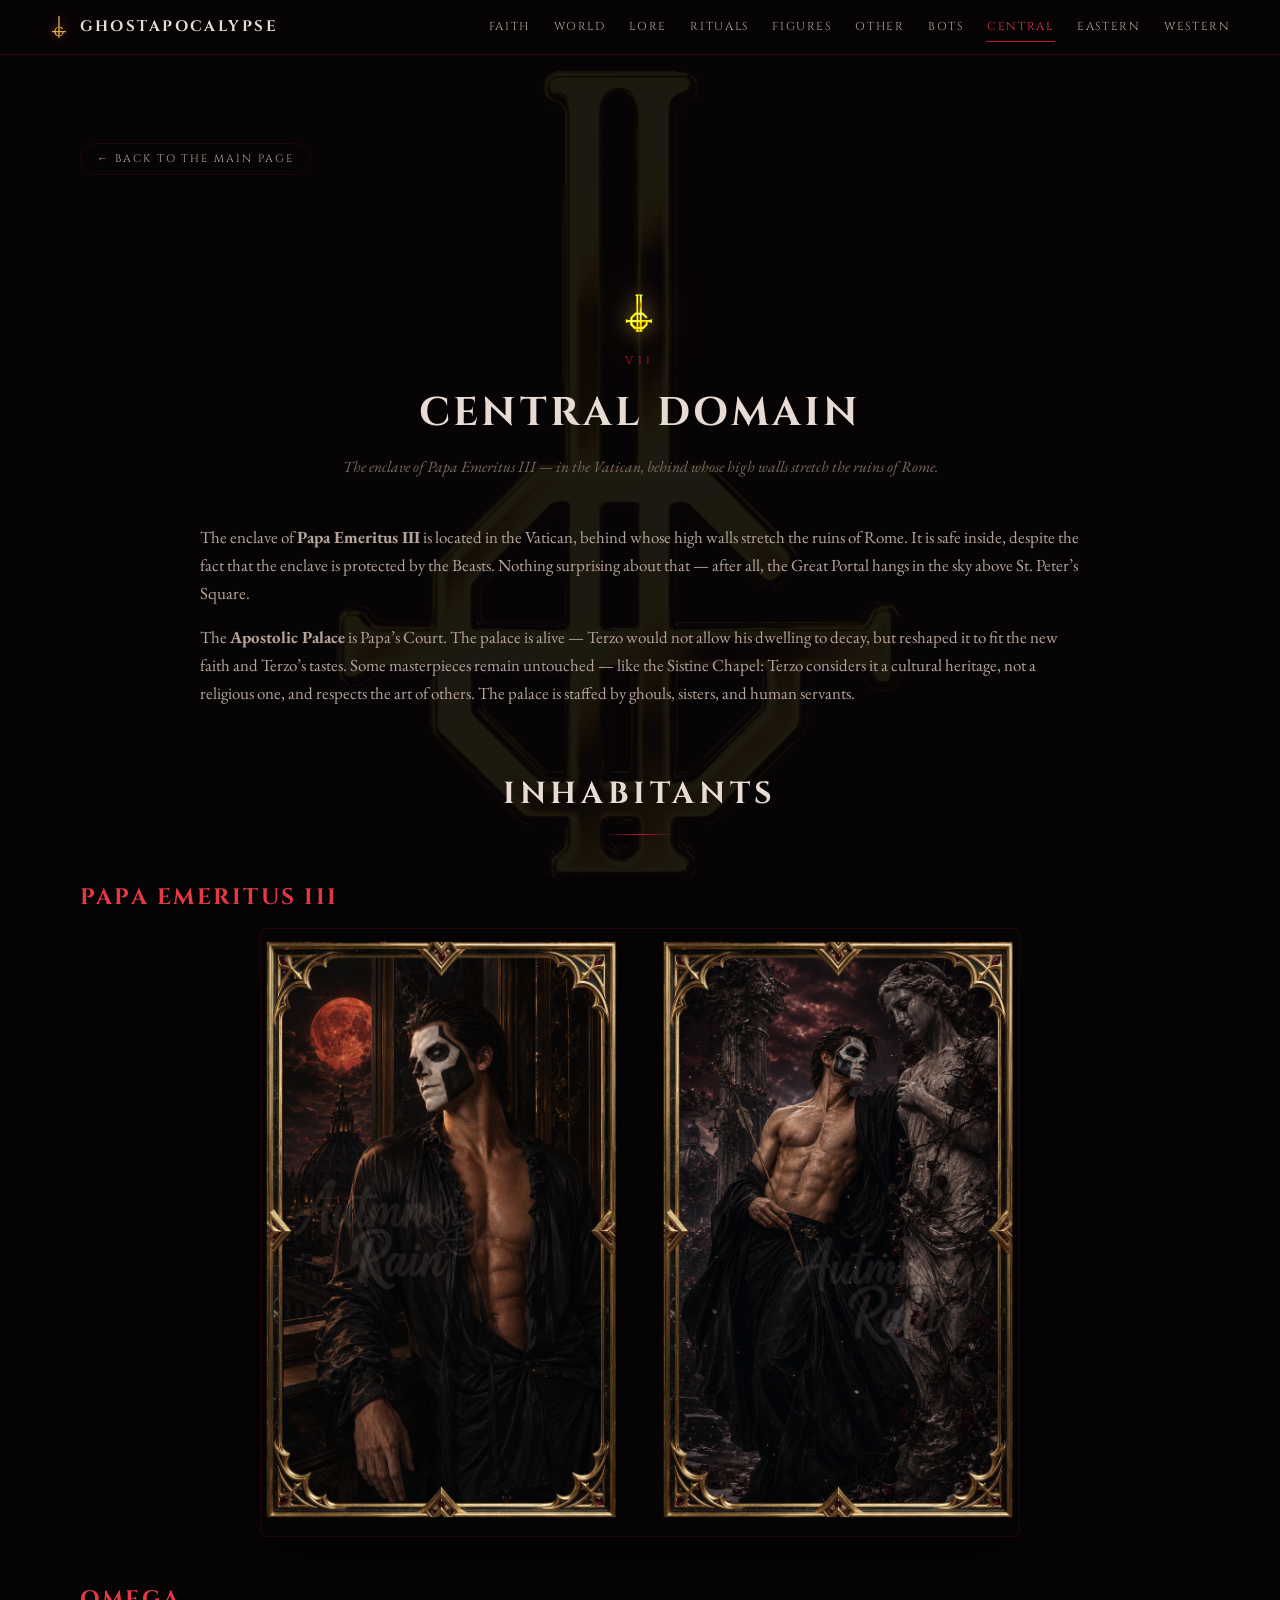
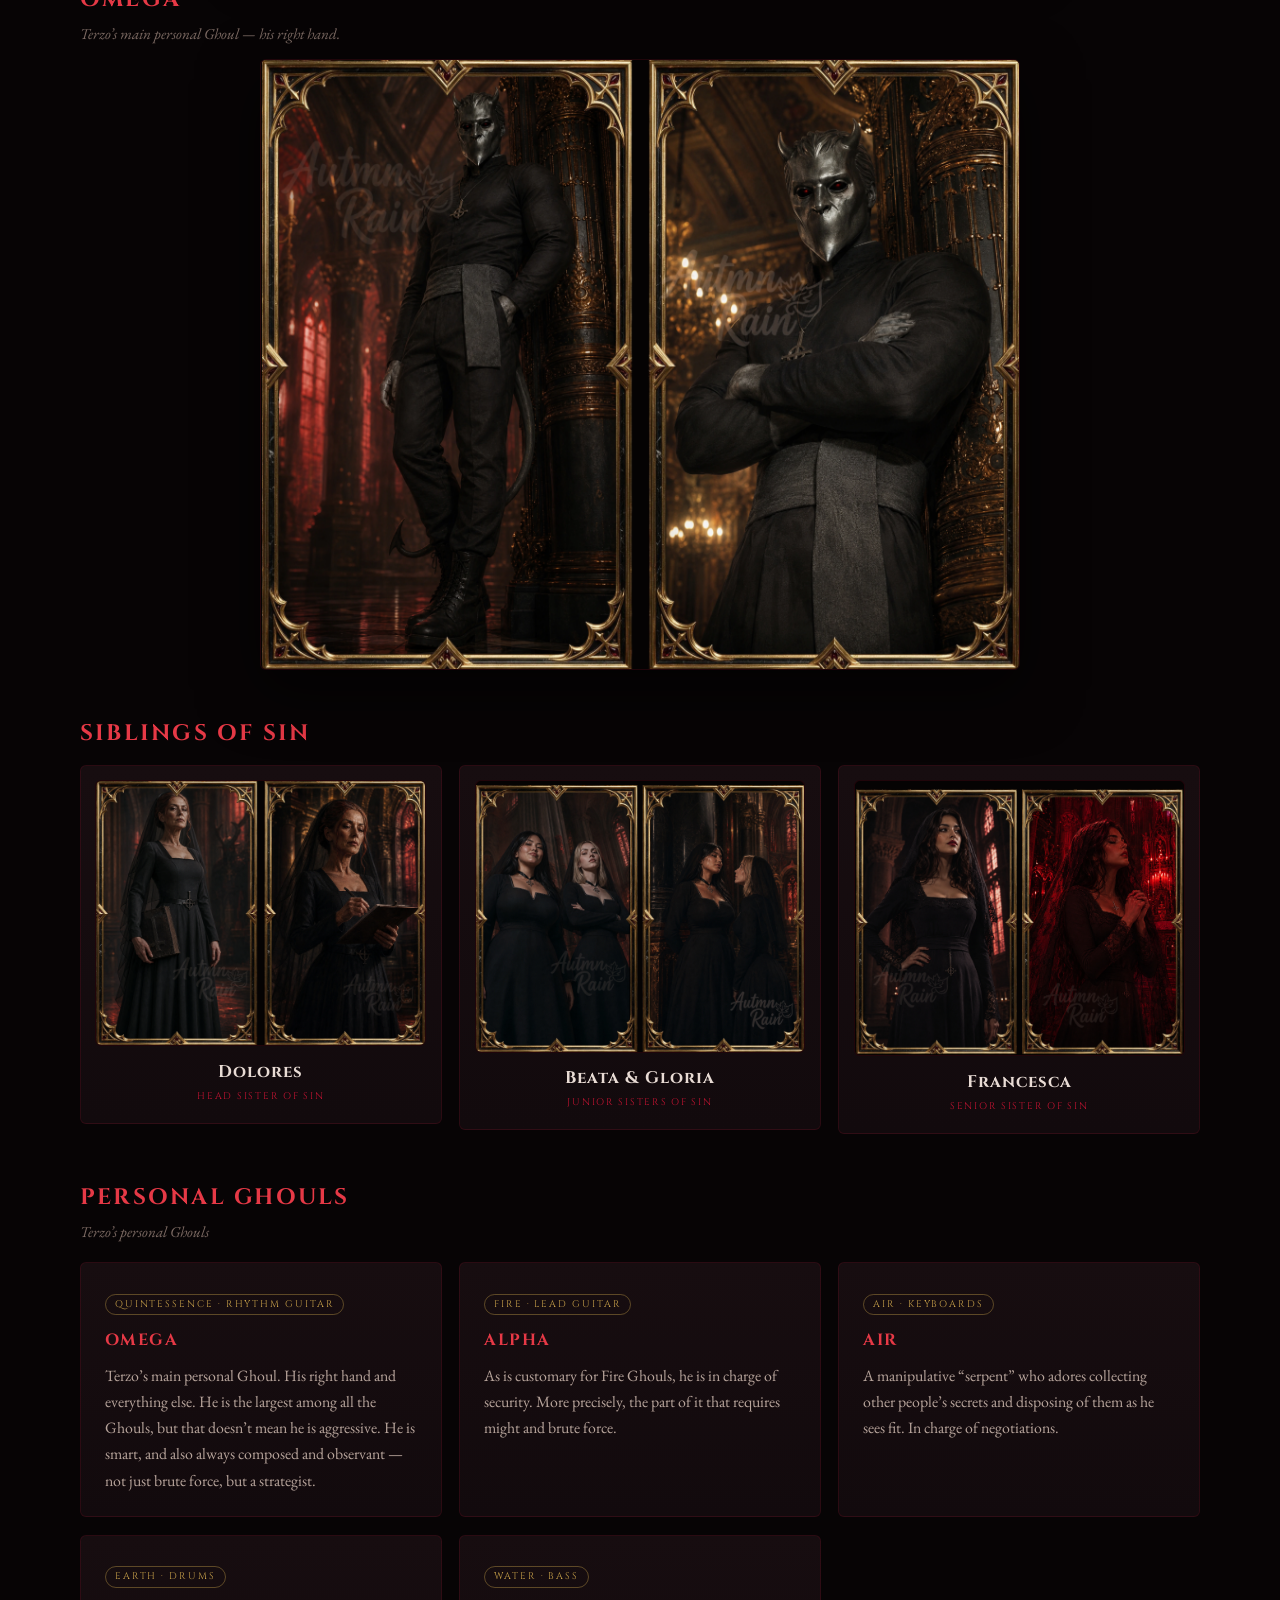
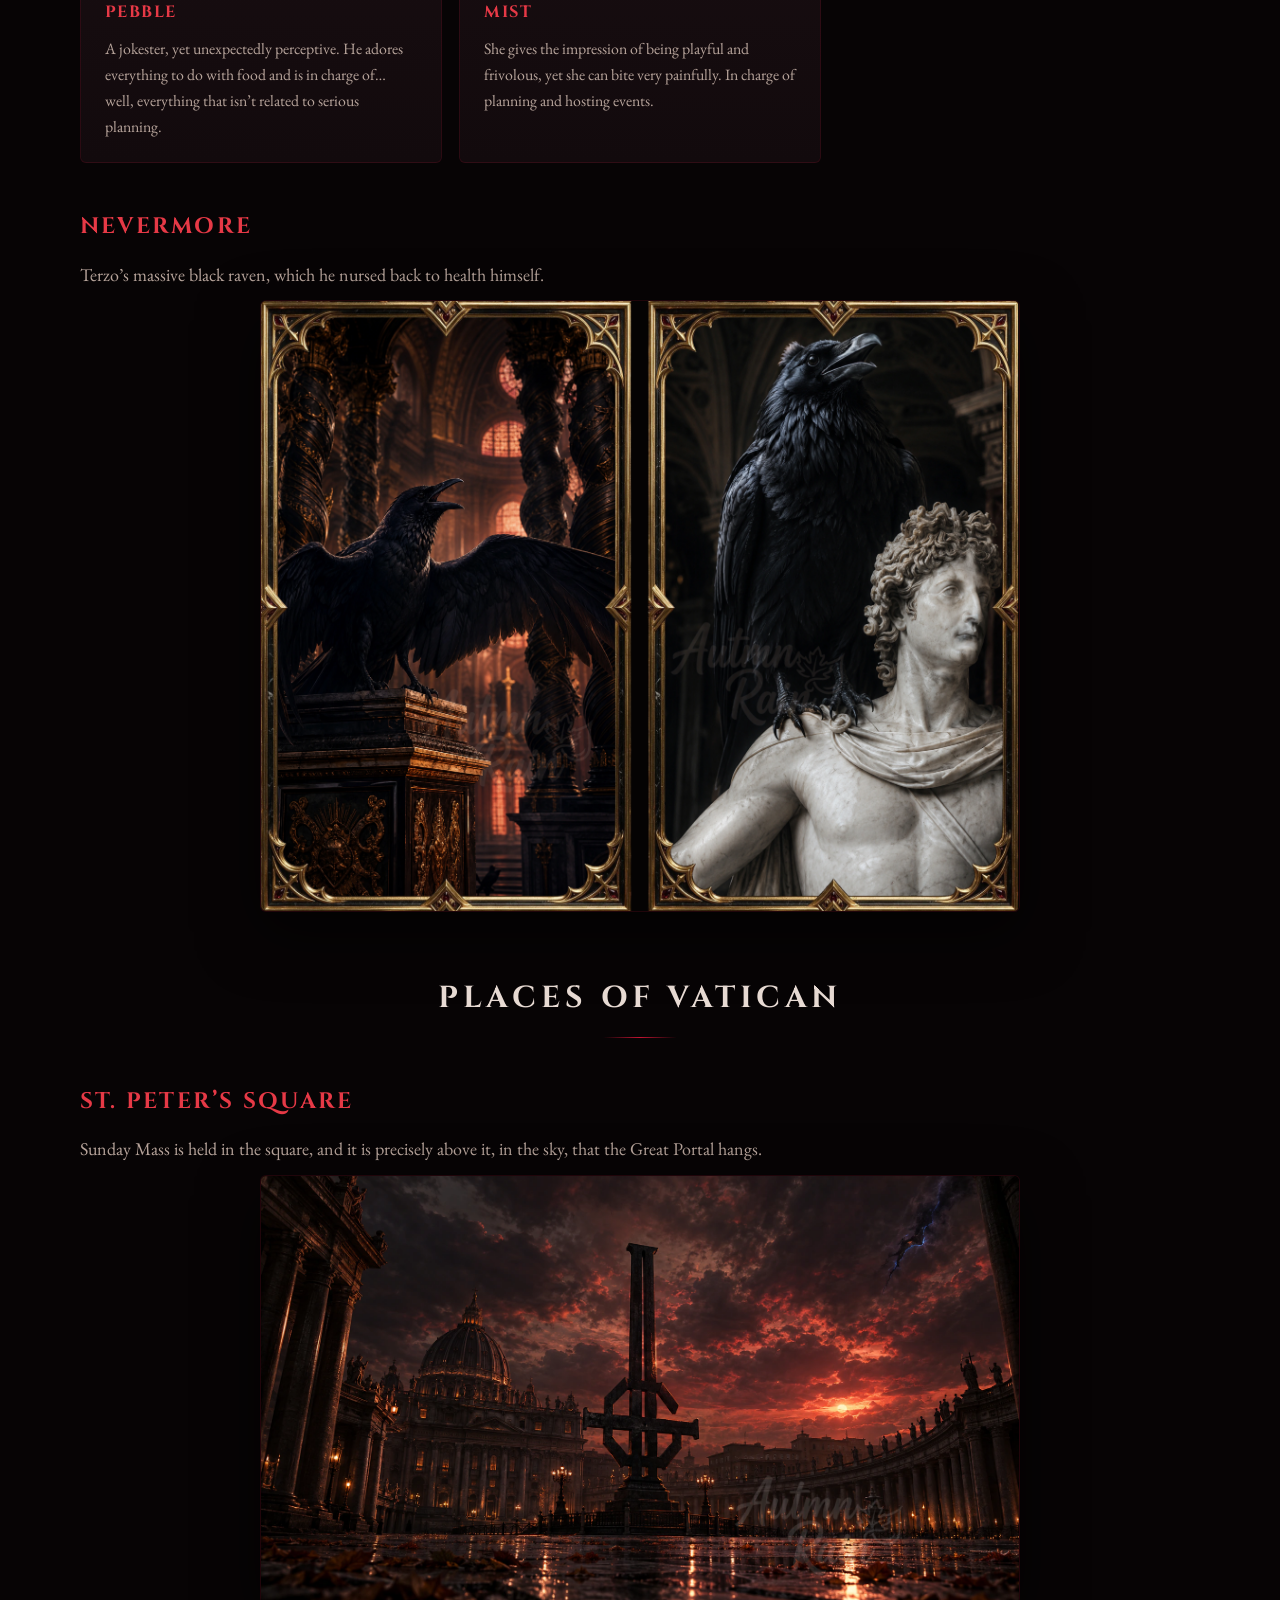
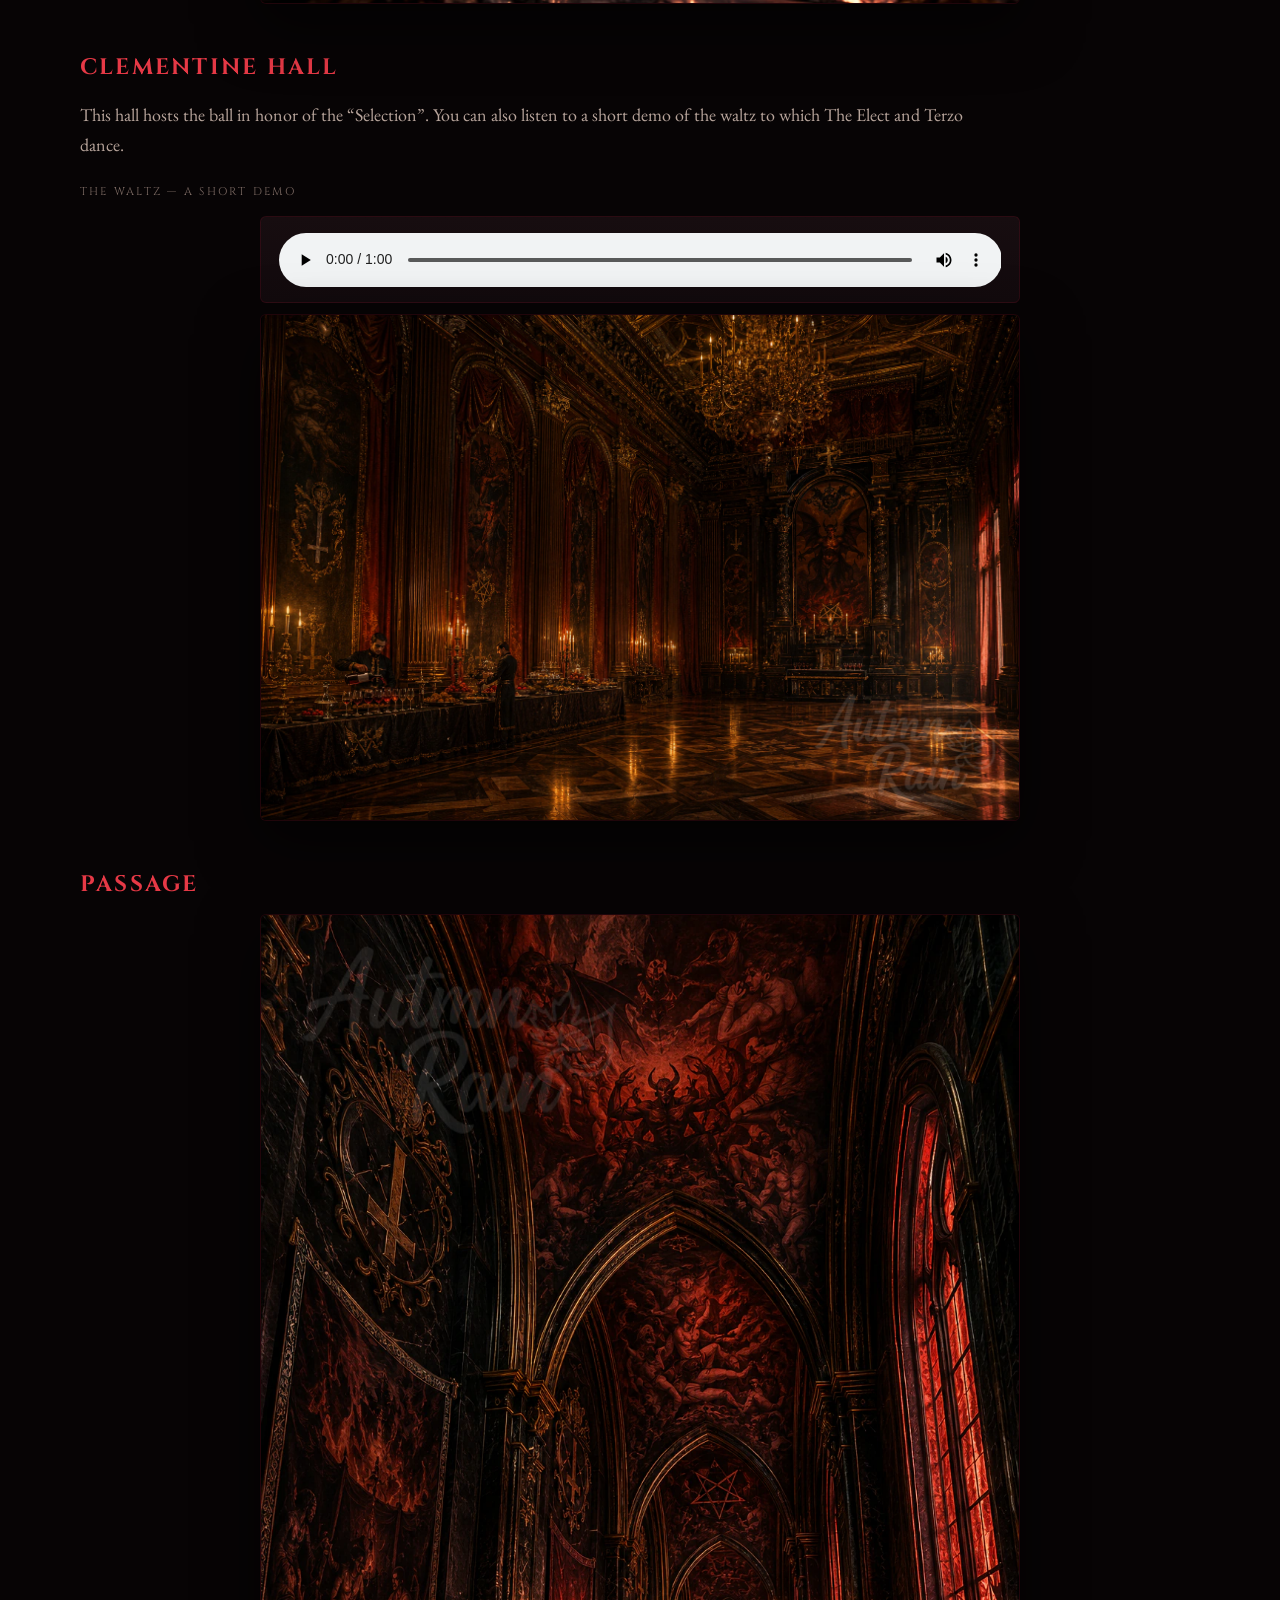
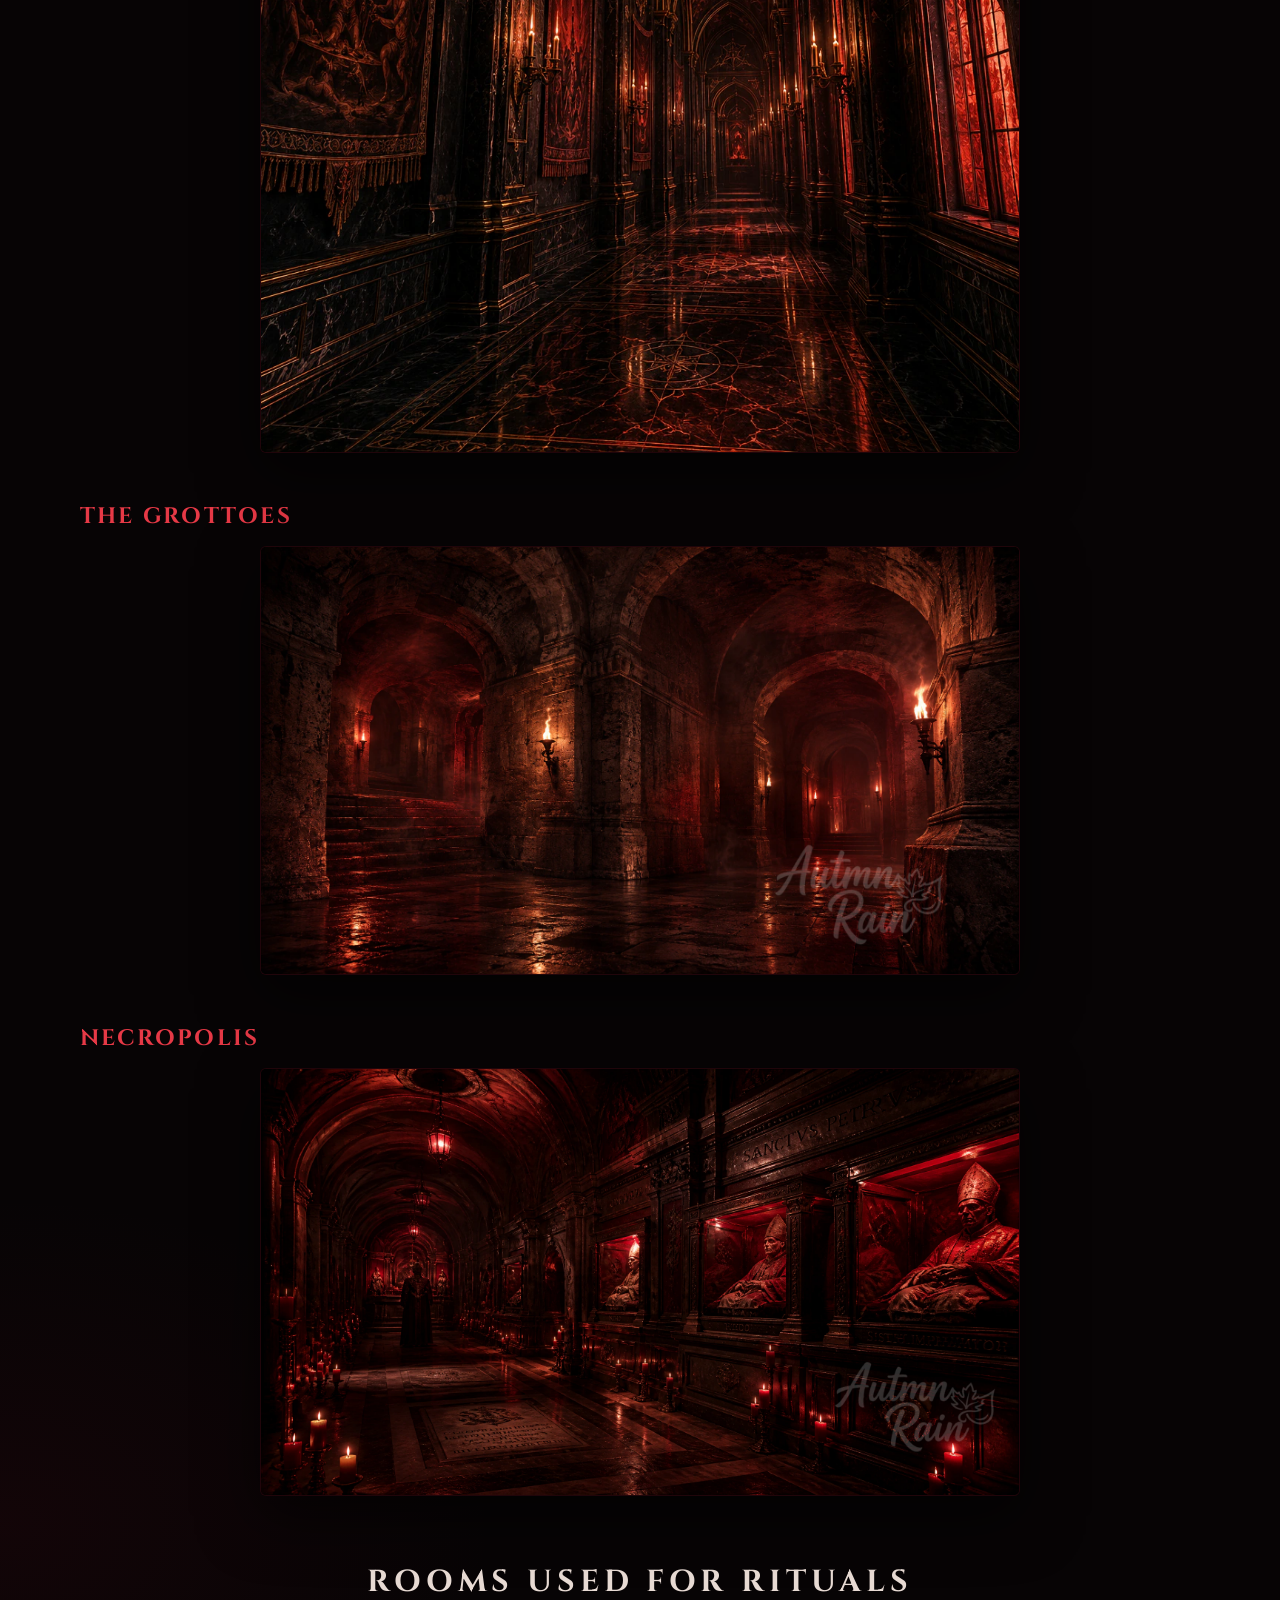
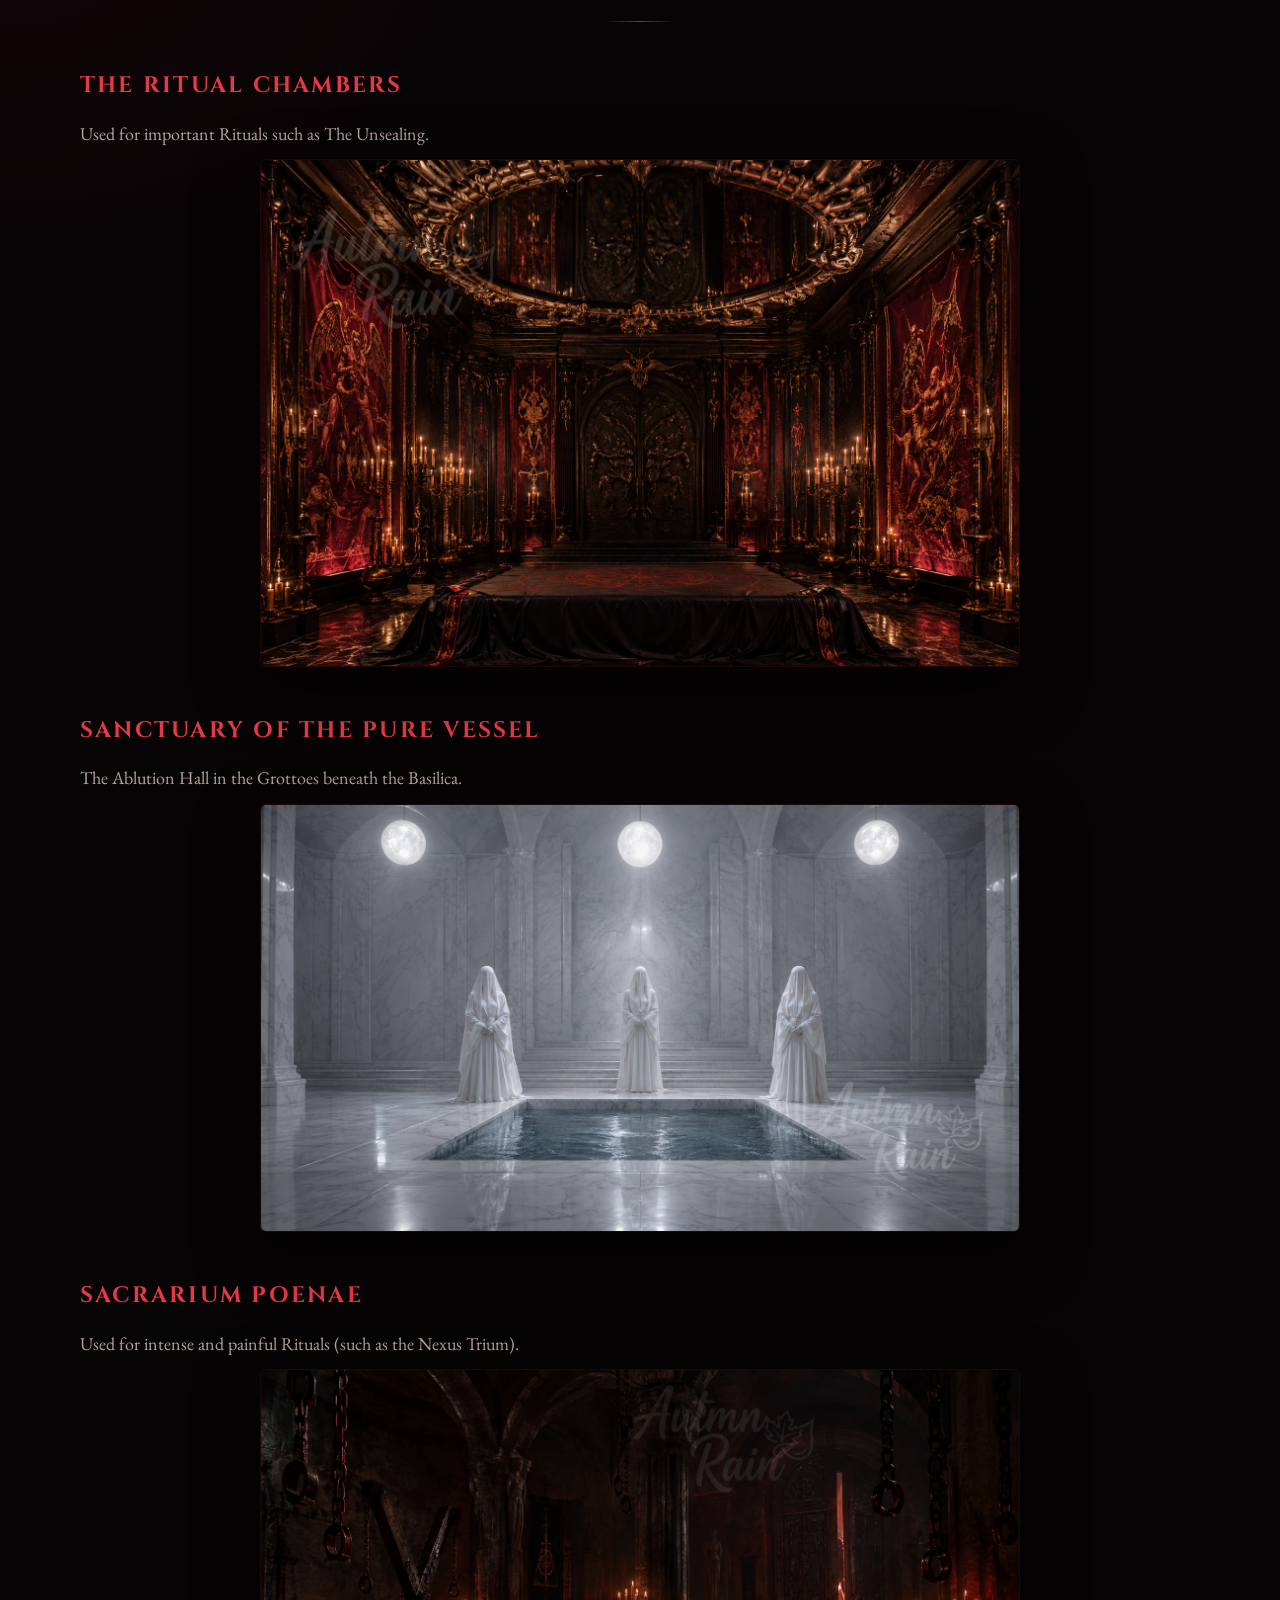
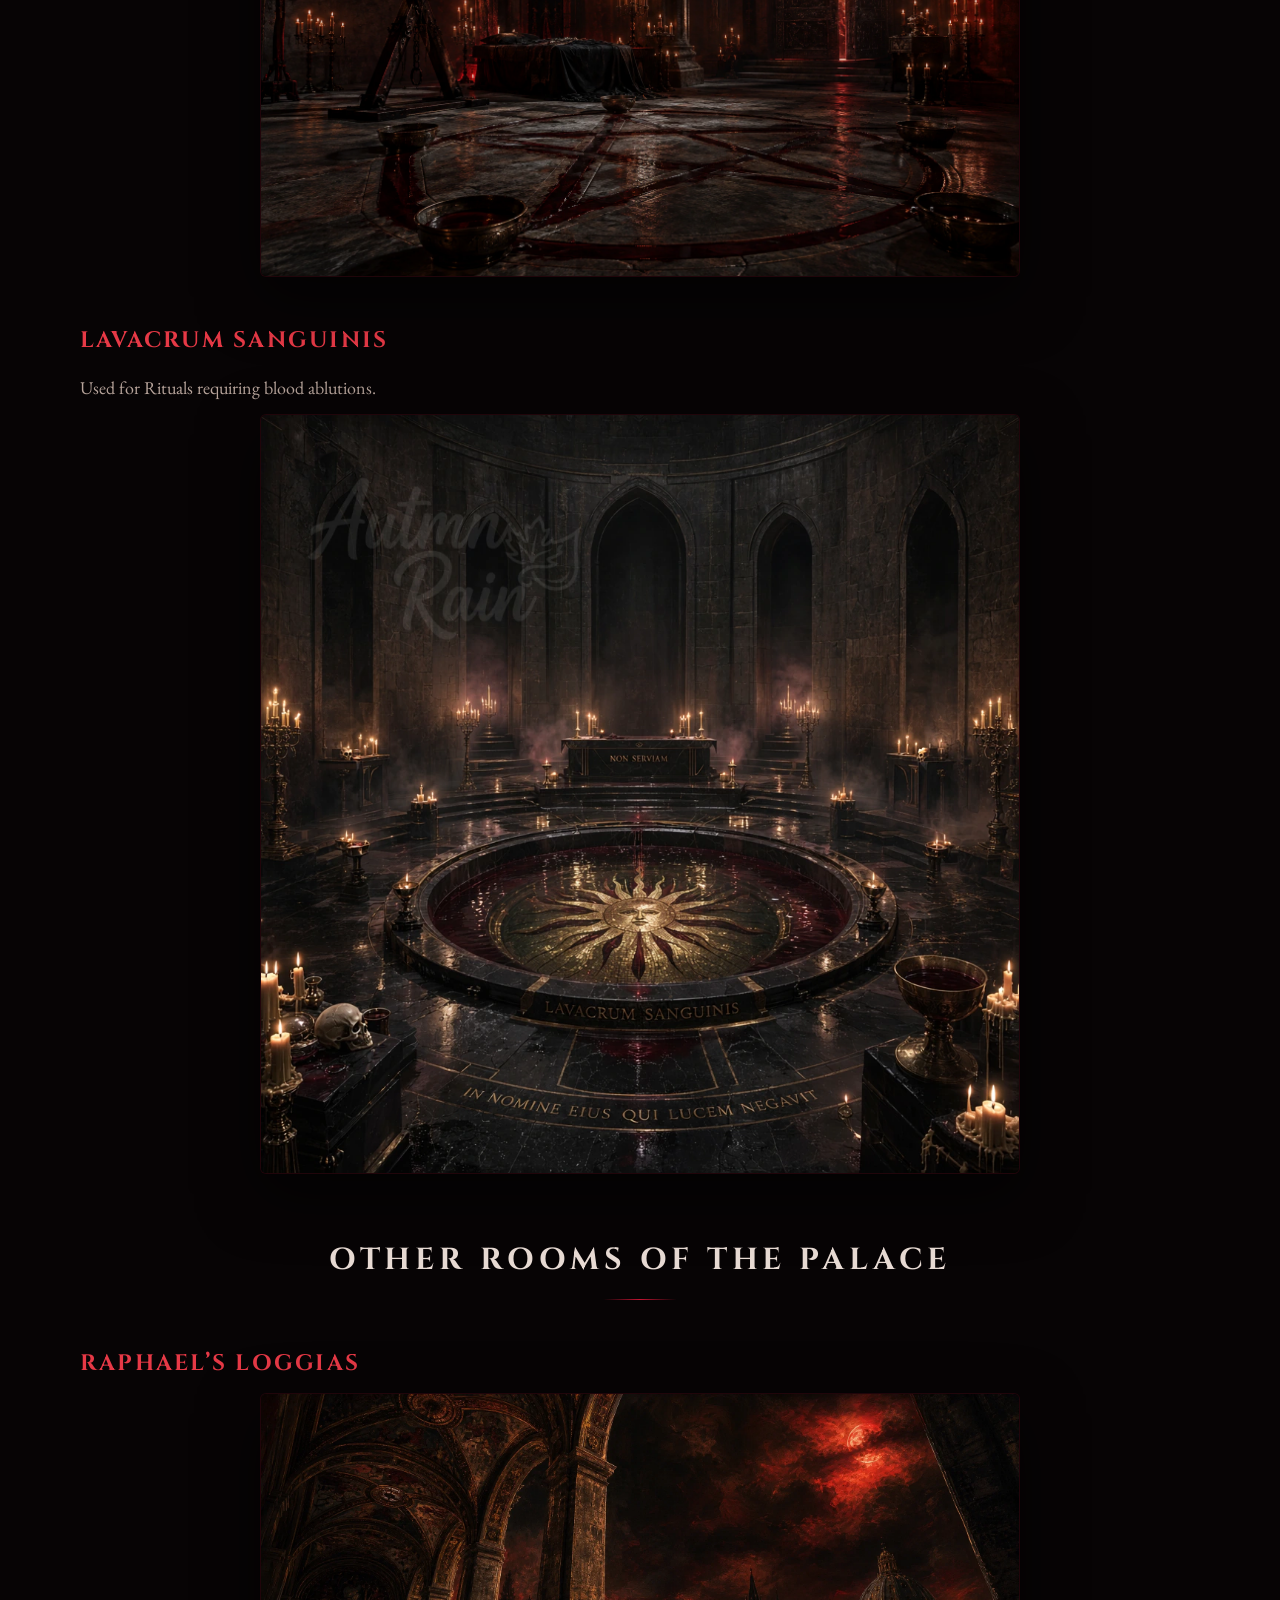
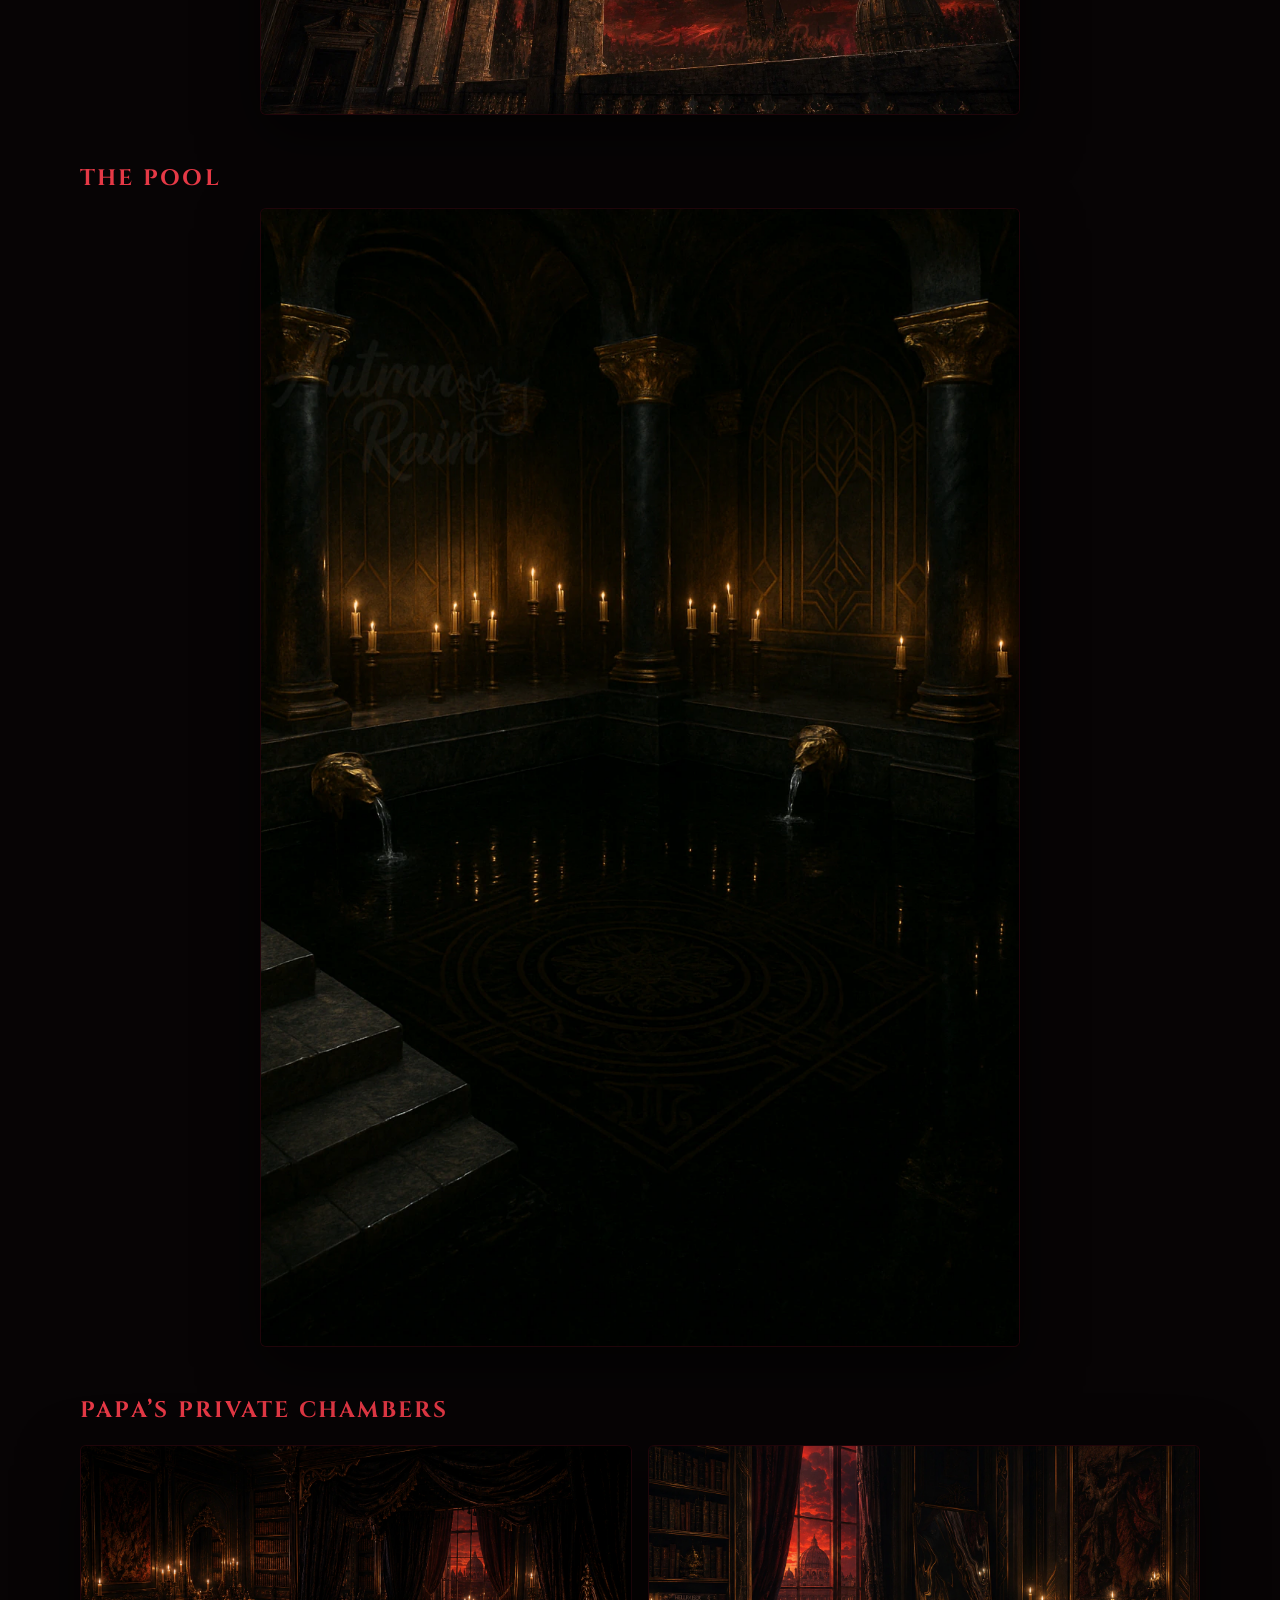
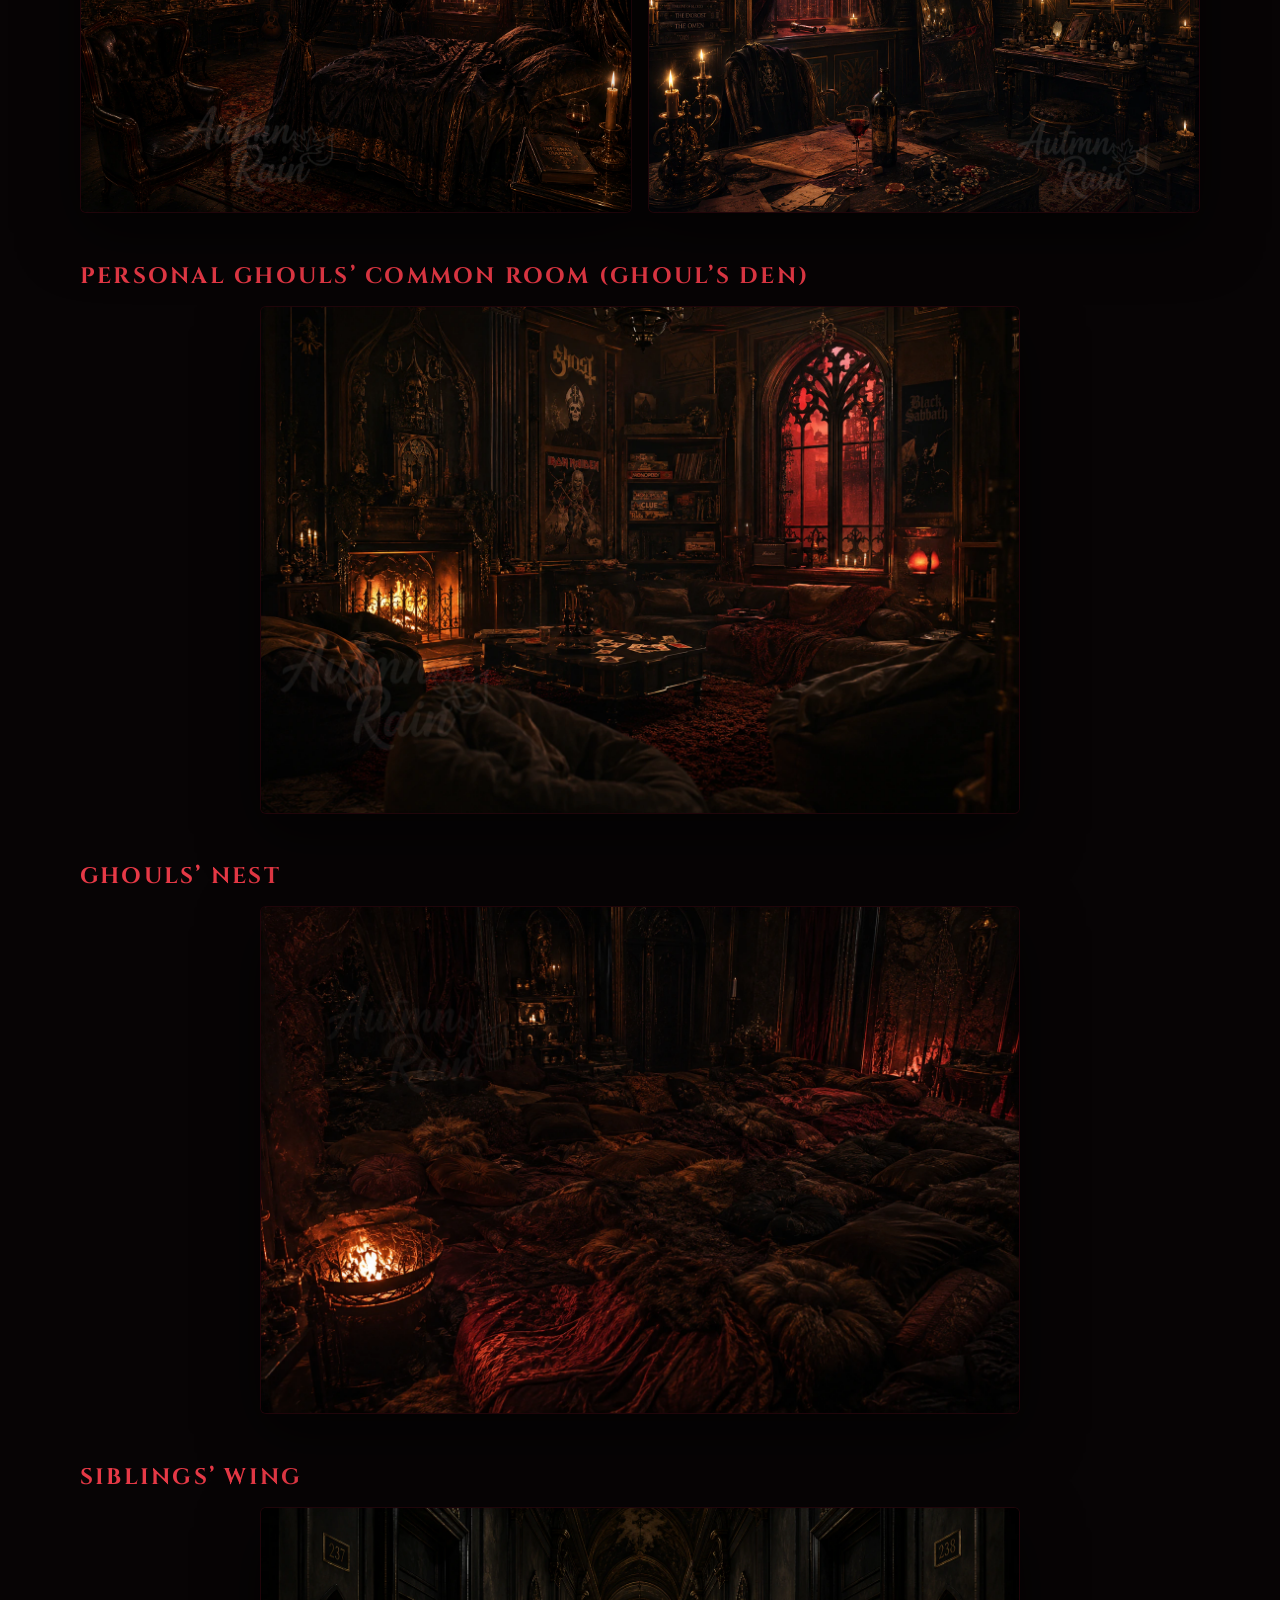
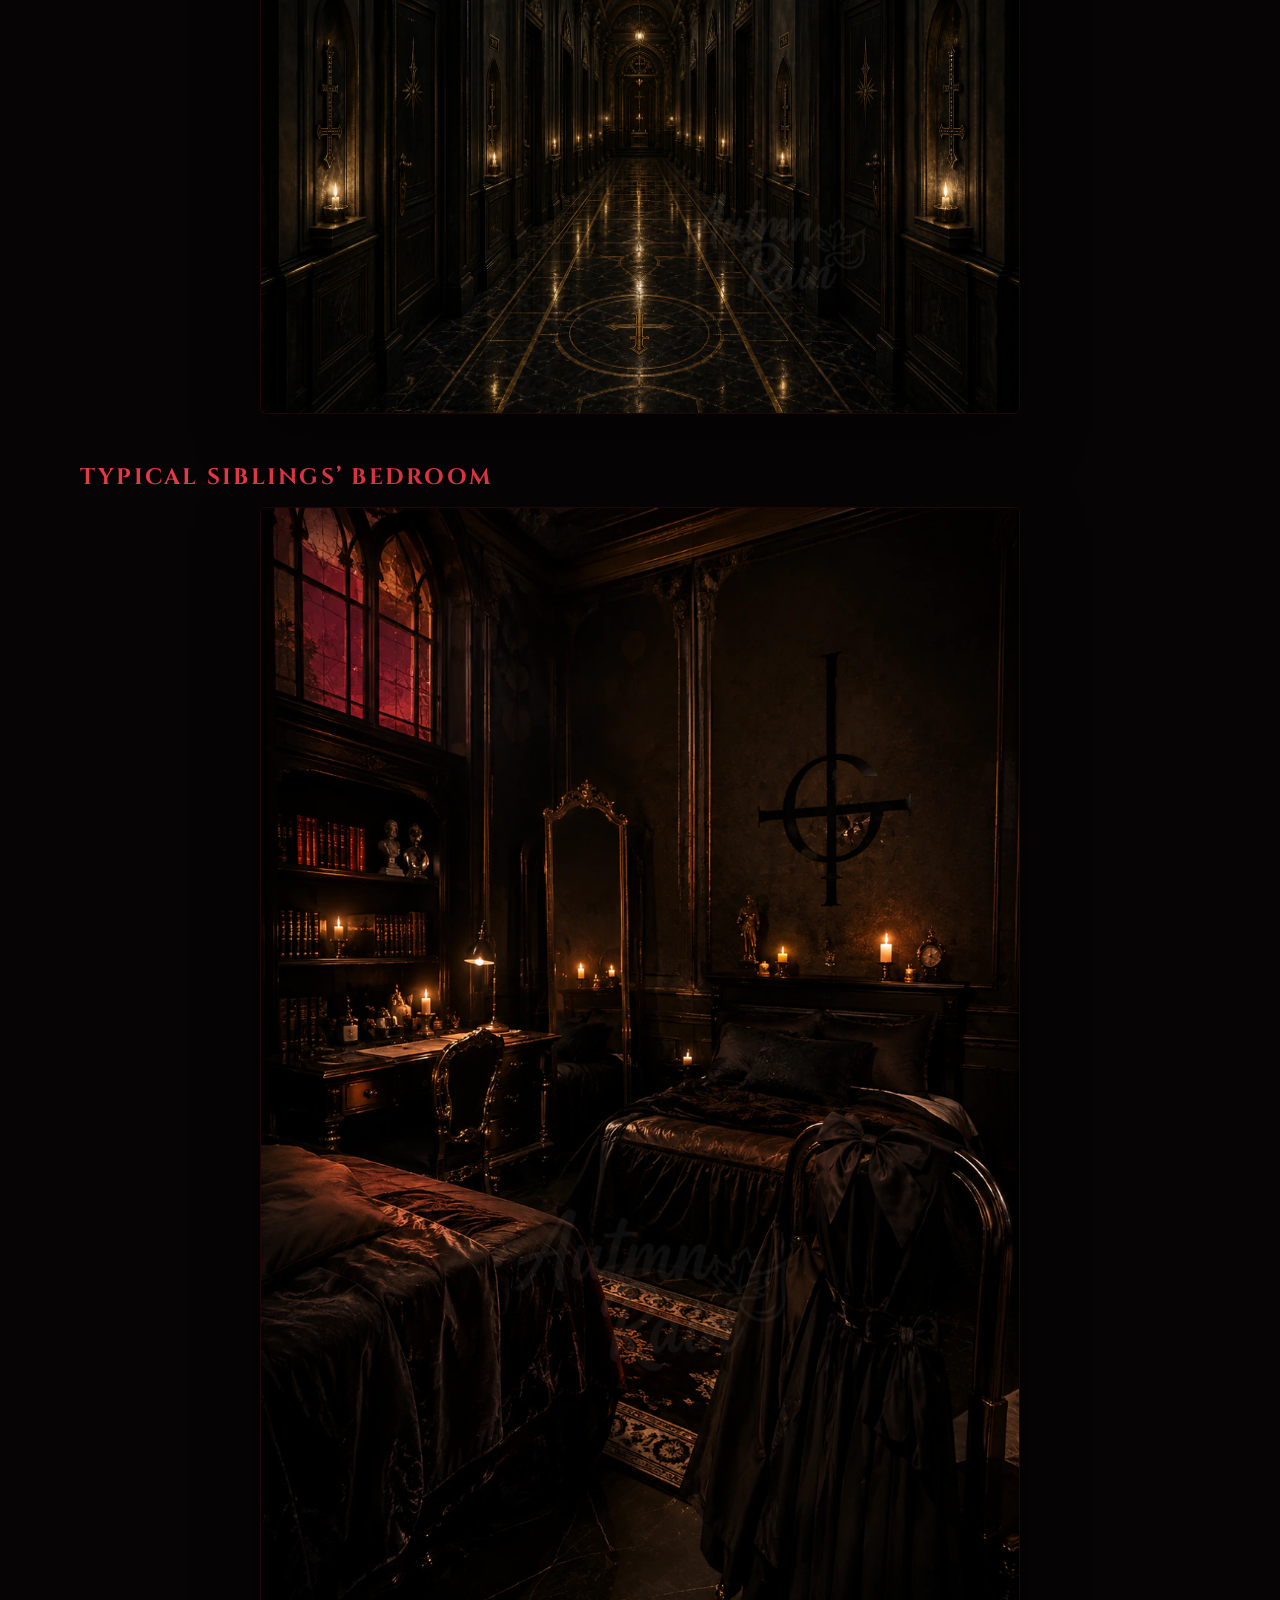
==== commit ff9a05e6: "Add new images" ====
--- a/central.html
+++ b/central.html
@@ -63,7 +63,7 @@
       <div class="subject-head"><h4>Papa Emeritus III</h4></div>
       <div class="photo-single">
         <div class="photo-frame" data-title="Papa Emeritus III">
-          <img src="Central%20Domain/TERZO.png" alt="Papa Emeritus III — Terzo" />
+          <img src="Central%20Domain/TERZO.webp" alt="Papa Emeritus III — Terzo" />
         </div>
       </div>
 
@@ -74,7 +74,7 @@
       </div>
       <div class="photo-single">
         <div class="photo-frame" data-title="Omega">
-          <img src="Central%20Domain/Omega.png" alt="Omega, Terzo's right hand" />
+          <img src="Central%20Domain/Omega.webp" alt="Omega, Terzo's right hand" />
         </div>
       </div>
 
@@ -83,21 +83,21 @@
       <div class="people">
         <article class="person-card">
           <div class="photo-frame" data-title="Dolores">
-            <img src="Central%20Domain/Dolores.png" alt="Dolores" />
+            <img src="Central%20Domain/Dolores.webp" alt="Dolores" />
           </div>
           <h4>Dolores</h4>
           <div class="role">Head Sister of Sin</div>
         </article>
         <article class="person-card">
           <div class="photo-frame" data-title="Beata and Gloria">
-            <img src="Central%20Domain/Beata%20and%20Gloria.png" alt="Beata and Gloria" />
+            <img src="Central%20Domain/Beata%20and%20Gloria.webp" alt="Beata and Gloria" />
           </div>
           <h4>Beata &amp; Gloria</h4>
           <div class="role">Junior Sisters of Sin</div>
         </article>
         <article class="person-card">
           <div class="photo-frame" data-title="Francesca">
-            <img src="Central%20Domain/Francesca.png" alt="Francesca" />
+            <img src="Central%20Domain/Francesca.webp" alt="Francesca" />
           </div>
           <h4>Francesca</h4>
           <div class="role">Senior Sister of Sin</div>
@@ -143,7 +143,7 @@
       <p class="prose">Terzo’s massive black raven, which he nursed back to health himself.</p>
       <div class="photo-single">
         <div class="photo-frame" data-title="Nevermore">
-          <img src="Central%20Domain/Nevermore.png" alt="Nevermore, Terzo's raven" />
+          <img src="Central%20Domain/Nevermore.webp" alt="Nevermore, Terzo's raven" />
         </div>
       </div>
 
@@ -155,7 +155,7 @@
       <p class="prose">Sunday Mass is held in the square, and it is precisely above it, in the sky, that the Great Portal hangs.</p>
       <div class="photo-single">
         <div class="photo-frame" data-title="St. Peter’s Square">
-          <img src="Central%20Domain/St.%20Peter's%20Square.png" alt="St. Peter's Square" />
+          <img src="Central%20Domain/St.%20Peter's%20Square.webp" alt="St. Peter's Square" />
         </div>
       </div>
 
@@ -171,7 +171,7 @@
       </div>
       <div class="photo-single">
         <div class="photo-frame" data-title="Clementine Hall">
-          <img src="Central%20Domain/Clementine%20Hall.png" alt="Clementine Hall" />
+          <img src="Central%20Domain/Clementine%20Hall.webp" alt="Clementine Hall" />
         </div>
       </div>
 
@@ -179,7 +179,7 @@
       <div class="subject-head"><h4>Passage</h4></div>
       <div class="photo-single">
         <div class="photo-frame" data-title="Passage">
-          <img src="Central%20Domain/Passage.png" alt="Passage" />
+          <img src="Central%20Domain/Passage.webp" alt="Passage" />
         </div>
       </div>
 
@@ -187,7 +187,7 @@
       <div class="subject-head"><h4>The Grottoes</h4></div>
       <div class="photo-single">
         <div class="photo-frame" data-title="The Grottoes">
-          <img src="Central%20Domain/The%20Grottoes.png" alt="The Grottoes" />
+          <img src="Central%20Domain/The%20Grottoes.webp" alt="The Grottoes" />
         </div>
       </div>
 
@@ -195,7 +195,7 @@
       <div class="subject-head"><h4>Necropolis</h4></div>
       <div class="photo-single">
         <div class="photo-frame" data-title="Necropolis">
-          <img src="Central%20Domain/Necropolis.png" alt="Necropolis" />
+          <img src="Central%20Domain/Necropolis.webp" alt="Necropolis" />
         </div>
       </div>
 
@@ -207,7 +207,7 @@
       <p class="prose">Used for important Rituals such as The Unsealing.</p>
       <div class="photo-single">
         <div class="photo-frame" data-title="The Ritual Chambers">
-          <img src="Central%20Domain/The%20Ritual%20Chambers.png" alt="The Ritual Chambers" />
+          <img src="Central%20Domain/The%20Ritual%20Chambers.webp" alt="The Ritual Chambers" />
         </div>
       </div>
 
@@ -216,7 +216,7 @@
       <p class="prose">The Ablution Hall in the Grottoes beneath the Basilica.</p>
       <div class="photo-single">
         <div class="photo-frame" data-title="Sanctuary of the Pure Vessel">
-          <img src="Central%20Domain/Sanctuary%20of%20the%20Pure%20Vessel.png" alt="Sanctuary of the Pure Vessel" />
+          <img src="Central%20Domain/Sanctuary%20of%20the%20Pure%20Vessel.webp" alt="Sanctuary of the Pure Vessel" />
         </div>
       </div>
 
@@ -225,7 +225,7 @@
       <p class="prose">Used for intense and painful Rituals (such as the Nexus Trium).</p>
       <div class="photo-single">
         <div class="photo-frame" data-title="Sacrarium Poenae">
-          <img src="Central%20Domain/Sacrarium%20Poenae.png" alt="Sacrarium Poenae" />
+          <img src="Central%20Domain/Sacrarium%20Poenae.webp" alt="Sacrarium Poenae" />
         </div>
       </div>
 
@@ -234,7 +234,7 @@
       <p class="prose">Used for Rituals requiring blood ablutions.</p>
       <div class="photo-single">
         <div class="photo-frame" data-title="Lavacrum Sanguinis">
-          <img src="Central%20Domain/Lavacrum%20Sanguinis.png" alt="Lavacrum Sanguinis" />
+          <img src="Central%20Domain/Lavacrum%20Sanguinis.webp" alt="Lavacrum Sanguinis" />
         </div>
       </div>
 
@@ -253,7 +253,7 @@
       <div class="subject-head"><h4>The Pool</h4></div>
       <div class="photo-single">
         <div class="photo-frame" data-title="The Pool">
-          <img src="Central%20Domain/The%20Pool.png" alt="The Pool" />
+          <img src="Central%20Domain/The%20Pool.webp" alt="The Pool" />
         </div>
       </div>
 
@@ -261,10 +261,10 @@
       <div class="subject-head"><h4>Papa’s Private Chambers</h4></div>
       <div class="gallery" style="margin-top:1rem;">
         <div class="photo-frame" data-title="Papa’s Private Chambers">
-          <img src="Central%20Domain/Papa's%20Private%20Chambers.png" alt="Papa's private chambers" />
+          <img src="Central%20Domain/Papa's%20Private%20Chambers.webp" alt="Papa's private chambers" />
         </div>
         <div class="photo-frame" data-title="Papa’s Private Chambers">
-          <img src="Central%20Domain/Papa's%20Private%20Chambers%202.png" alt="Papa's private chambers, second view" />
+          <img src="Central%20Domain/Papa's%20Private%20Chambers%202.webp" alt="Papa's private chambers, second view" />
         </div>
       </div>
 
@@ -272,7 +272,7 @@
       <div class="subject-head"><h4>Personal Ghouls’ Common Room (Ghoul’s Den)</h4></div>
       <div class="photo-single">
         <div class="photo-frame" data-title="Personal Ghouls’ Common Room (Ghoul’s Den)">
-          <img src="Central%20Domain/Personal%20Ghouls'%20Common%20Room%20(Ghoul's%20Den).png" alt="Personal Ghouls' Common Room (Ghoul's Den)" />
+          <img src="Central%20Domain/Personal%20Ghouls'%20Common%20Room%20(Ghoul's%20Den).webp" alt="Personal Ghouls' Common Room (Ghoul's Den)" />
         </div>
       </div>
 
@@ -280,7 +280,7 @@
       <div class="subject-head"><h4>Ghouls’ Nest</h4></div>
       <div class="photo-single">
         <div class="photo-frame" data-title="Ghouls’ Nest">
-          <img src="Central%20Domain/Ghouls'%20Nest.png" alt="Ghouls' Nest" />
+          <img src="Central%20Domain/Ghouls'%20Nest.webp" alt="Ghouls' Nest" />
         </div>
       </div>
 
@@ -288,7 +288,7 @@
       <div class="subject-head"><h4>Siblings’ wing</h4></div>
       <div class="photo-single">
         <div class="photo-frame" data-title="Siblings’ wing">
-          <img src="Central%20Domain/Siblings'%20wing.png" alt="Siblings' wing" />
+          <img src="Central%20Domain/Siblings'%20wing.webp" alt="Siblings' wing" />
         </div>
       </div>
 
@@ -296,7 +296,7 @@
       <div class="subject-head"><h4>Typical Siblings’ Bedroom</h4></div>
       <div class="photo-single">
         <div class="photo-frame" data-title="Typical Siblings’ Bedroom">
-          <img src="Central%20Domain/Typical%20Siblings'%20bedroom.png" alt="Typical Siblings' bedroom" />
+          <img src="Central%20Domain/Typical%20Siblings'%20bedroom.webp" alt="Typical Siblings' bedroom" />
         </div>
       </div>
 
@@ -304,7 +304,7 @@
       <div class="subject-head"><h4>Sistine Chapel</h4></div>
       <div class="photo-single">
         <div class="photo-frame" data-title="Sistine Chapel">
-          <img src="Central%20Domain/Sistine%20Chapel.png" alt="Sistine Chapel" />
+          <img src="Central%20Domain/Sistine%20Chapel.webp" alt="Sistine Chapel" />
         </div>
       </div>
 
@@ -312,7 +312,7 @@
       <div class="subject-head"><h4>Archivio Segreto Vaticano</h4></div>
       <div class="photo-single">
         <div class="photo-frame" data-title="Archivio Segreto Vaticano">
-          <img src="Central%20Domain/Archivio%20Segreto%20Vaticano.png" alt="Archivio Segreto Vaticano" />
+          <img src="Central%20Domain/Archivio%20Segreto%20Vaticano.webp" alt="Archivio Segreto Vaticano" />
         </div>
       </div>
 
@@ -323,7 +323,7 @@
       <div class="subject-head"><h4>Pontificale Obscurum</h4></div>
       <div class="photo-single">
         <div class="photo-frame" data-title="Pontificale Obscurum">
-          <img src="Central%20Domain/Pontificale%20Obscurum.png" alt="Pontificale Obscurum" />
+          <img src="Central%20Domain/Pontificale%20Obscurum.webp" alt="Pontificale Obscurum" />
         </div>
       </div>
 
--- a/styles.css
+++ b/styles.css
@@ -905,7 +905,7 @@
   /* ---------- Central Domain theming ---------- */
   /* Terzo's grucifix as a static page watermark */
   .central-page .bg-pentagram {
-    background-image: url("Central%20Domain/Grucifix%20Terzo%20Era%20gold.png");
+    background-image: url("Central%20Domain/Grucifix%20Terzo%20Era%20gold.webp");
     animation: none;
     opacity: 0.09;
   }
@@ -923,7 +923,7 @@
   /* ---------- Eastern Domain theming ---------- */
   /* The IV era grucifix as a static page watermark */
   .eastern-page .bg-pentagram {
-    background-image: url("Eastern/Grucifix%20IV%20Era%20red.png");
+    background-image: url("Eastern/Grucifix%20IV%20Era%20red.webp");
     animation: none;
     opacity: 0.09;
     width: min(100vh, 100vw);
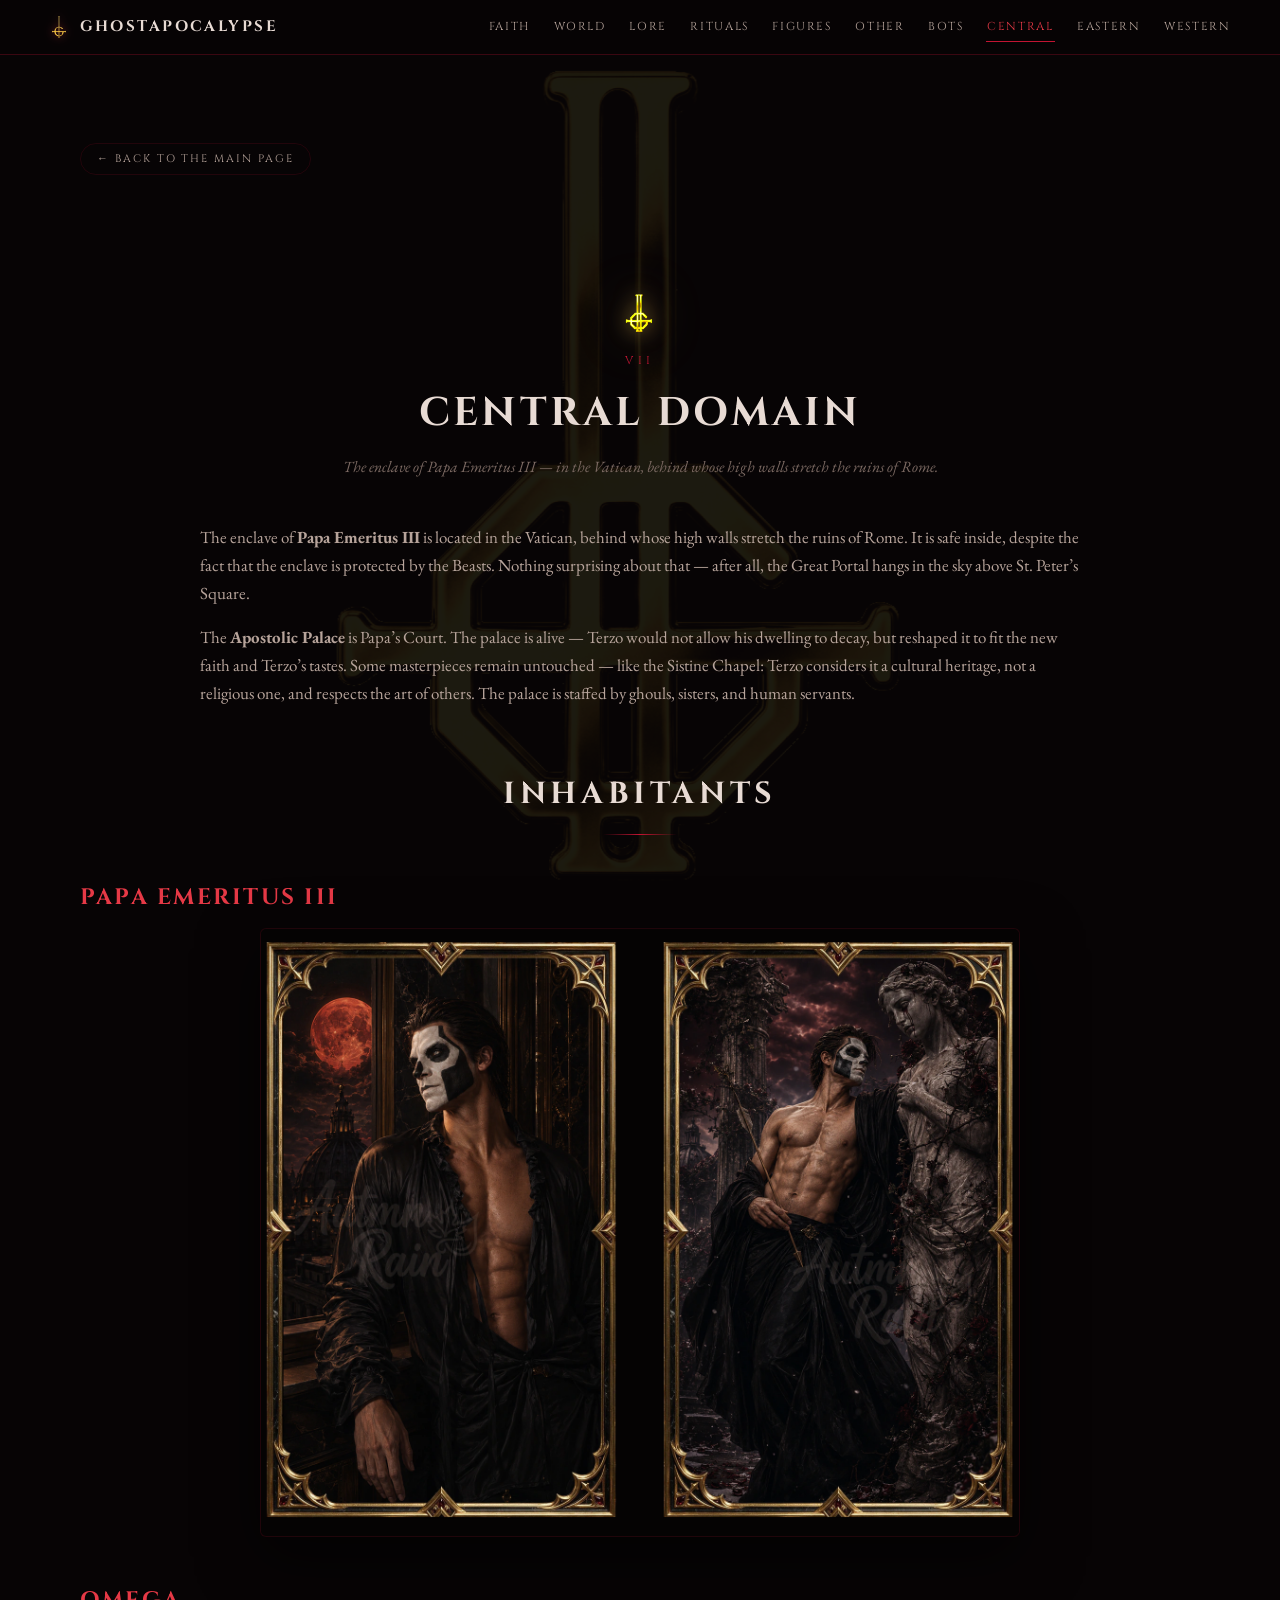
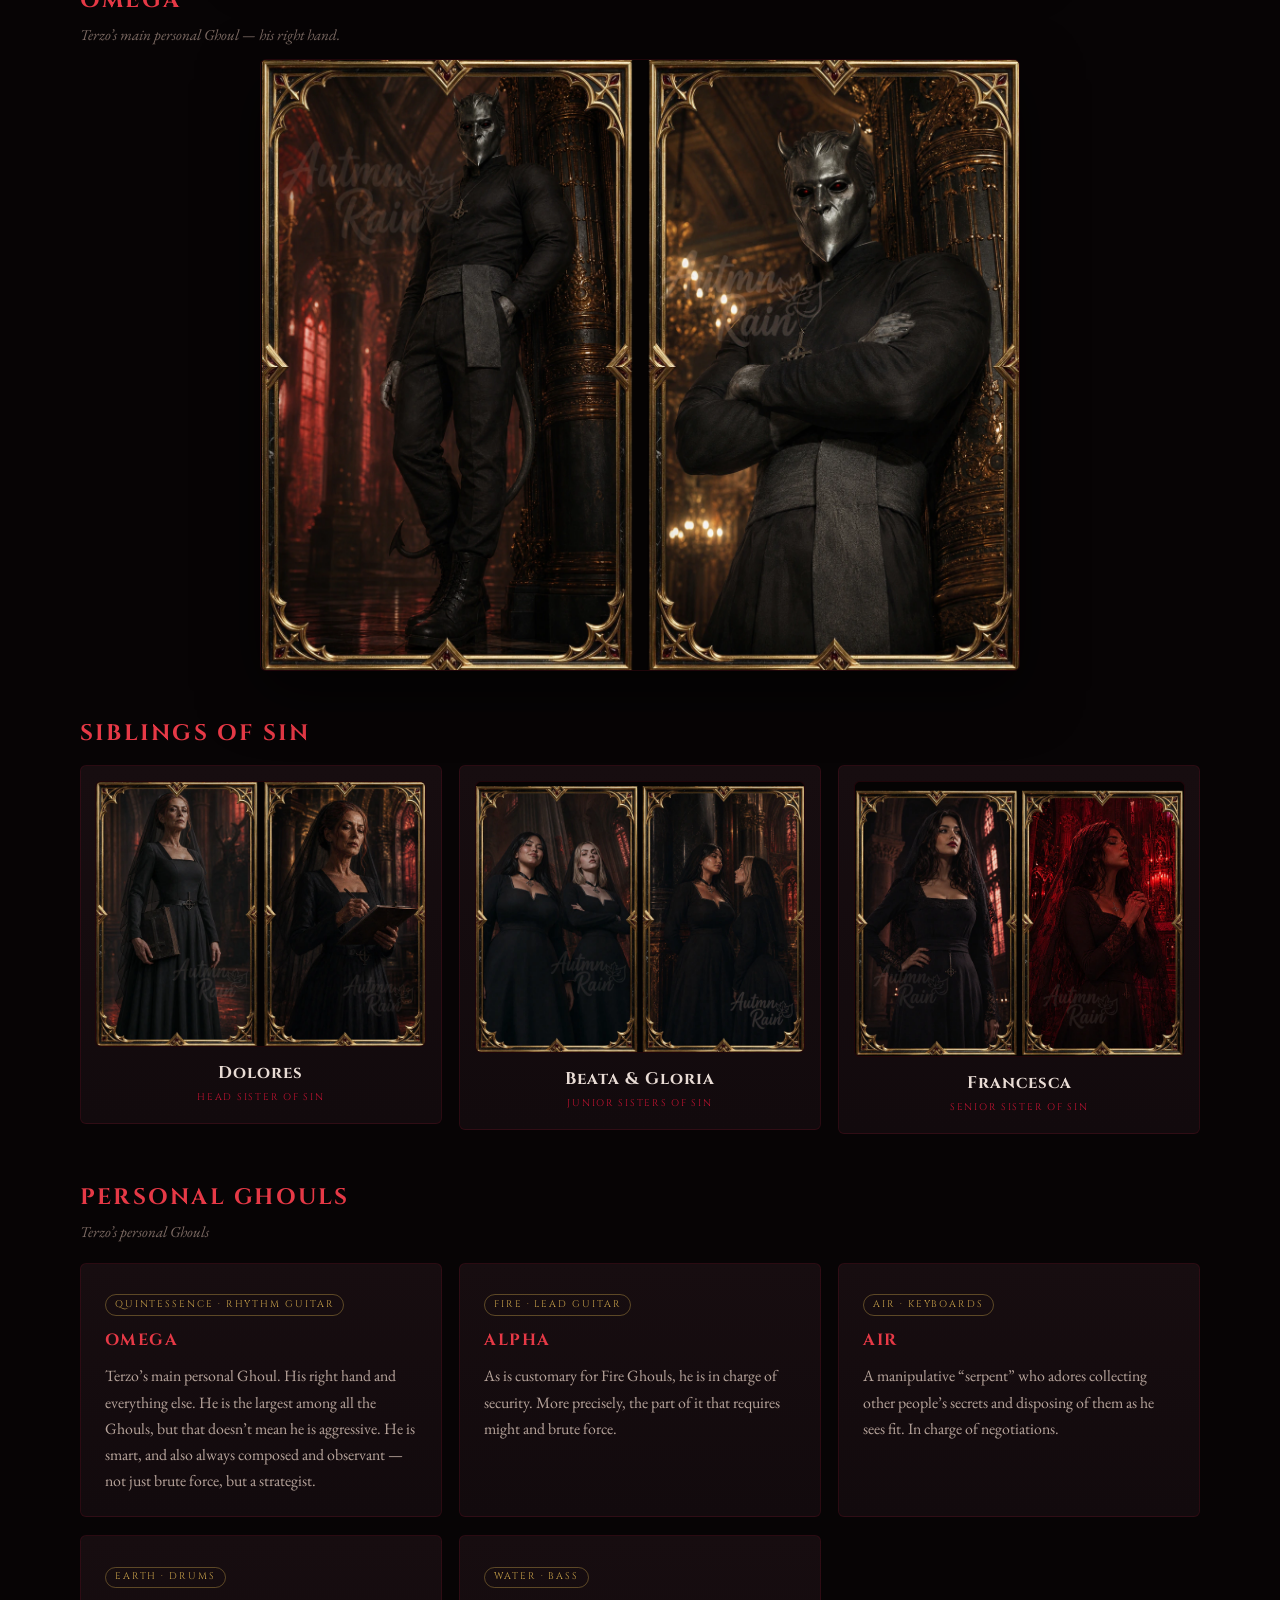
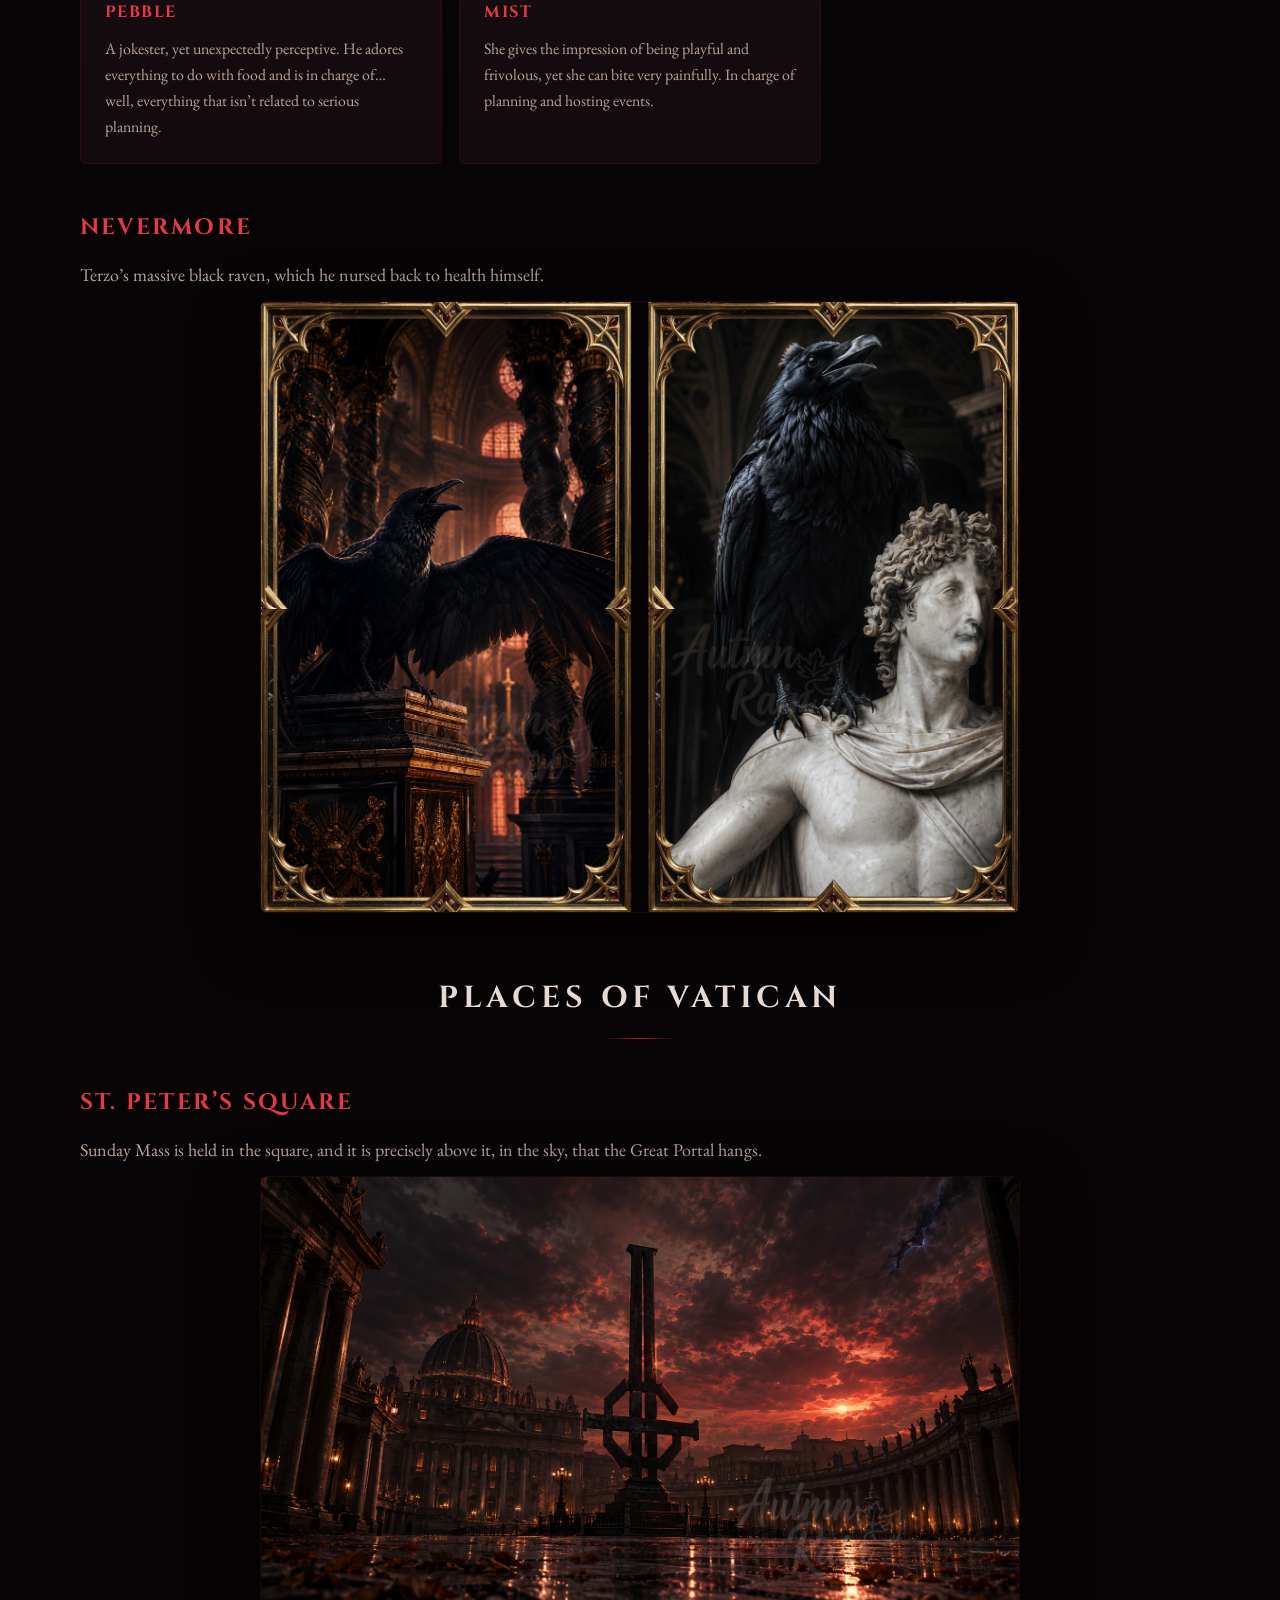
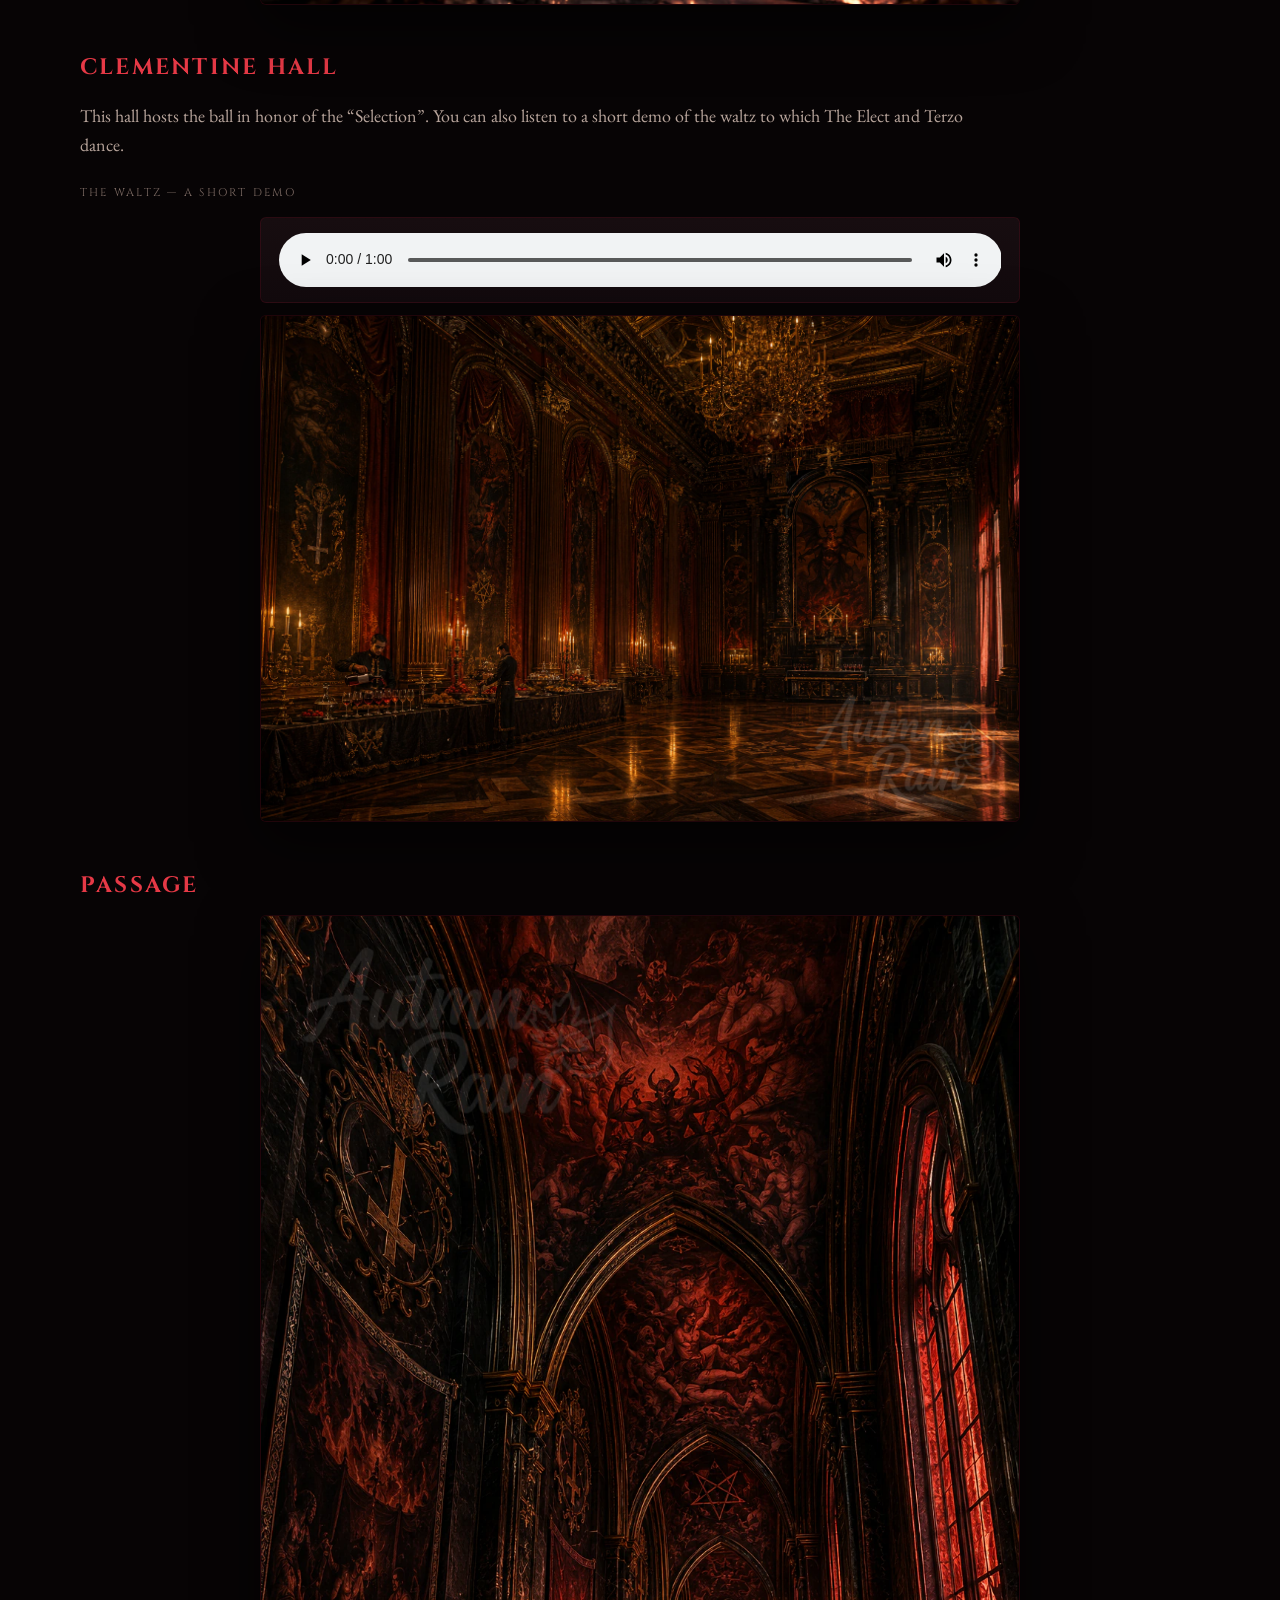
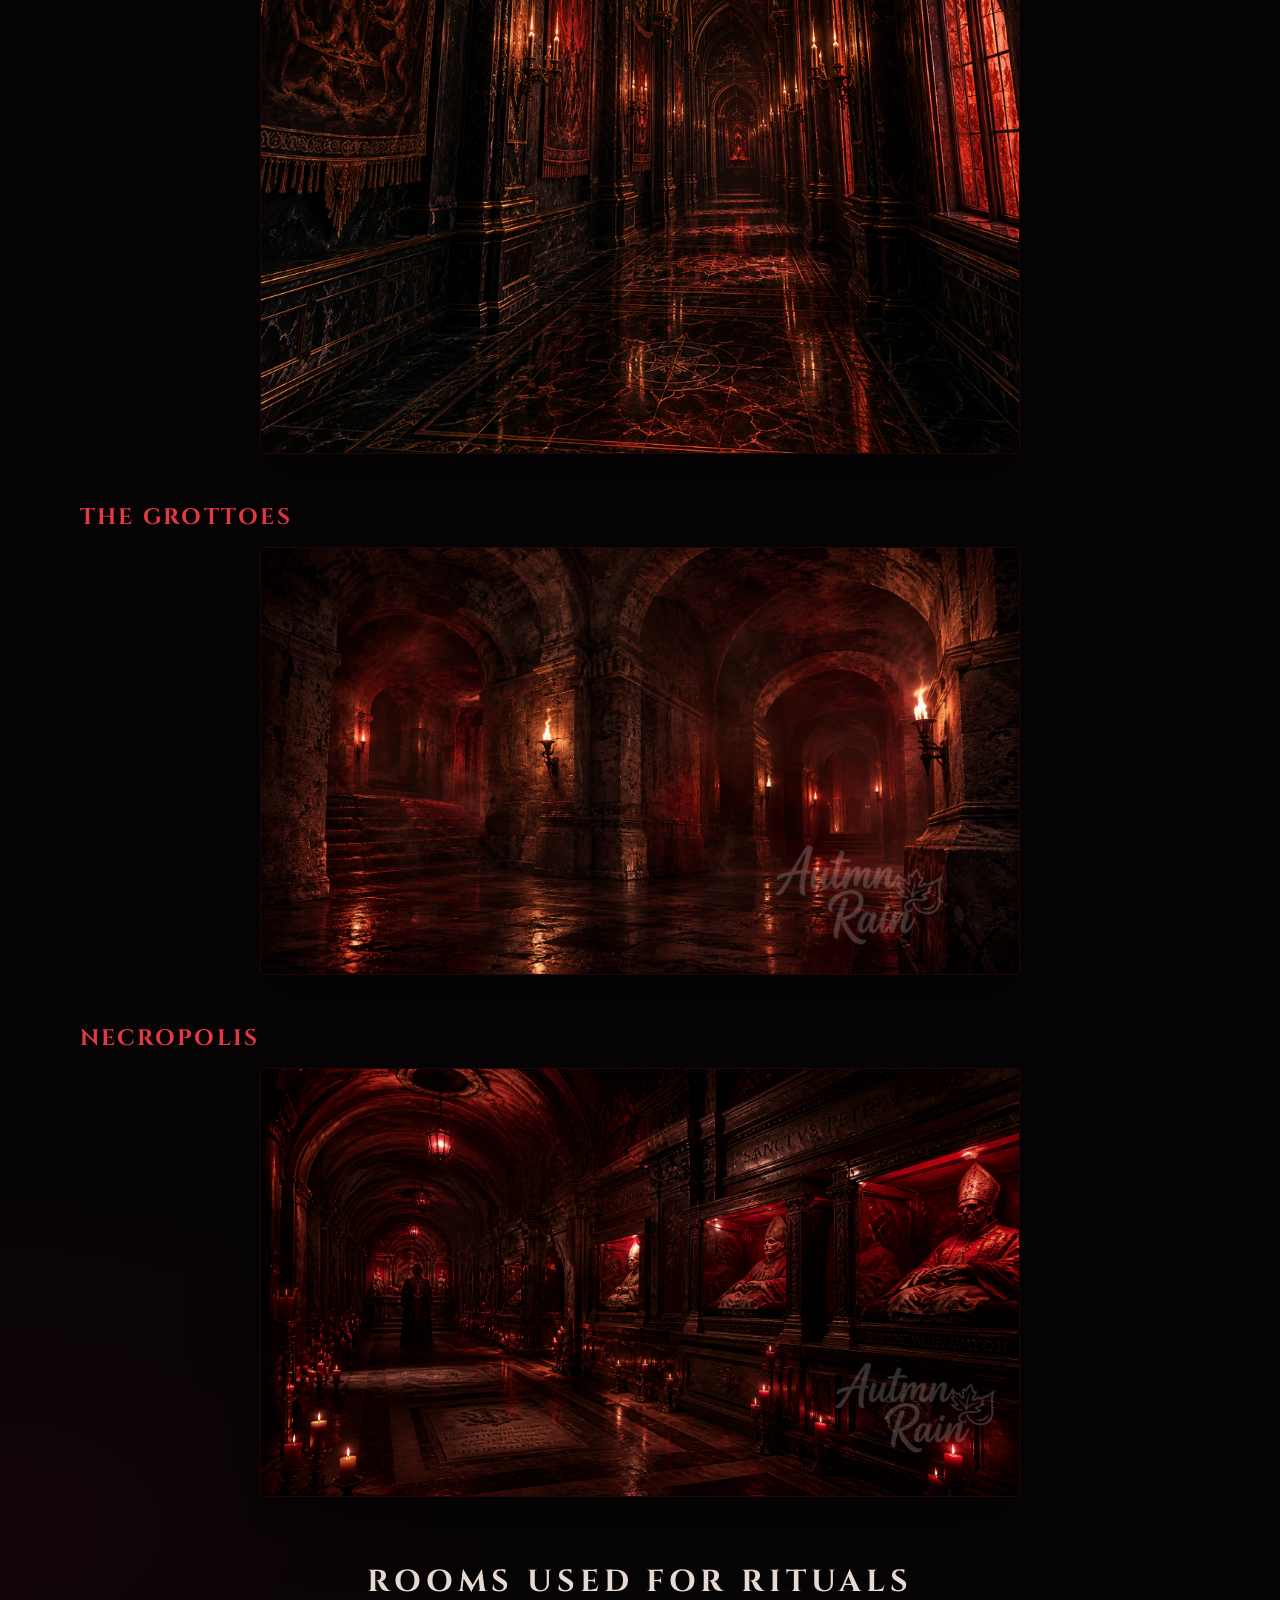
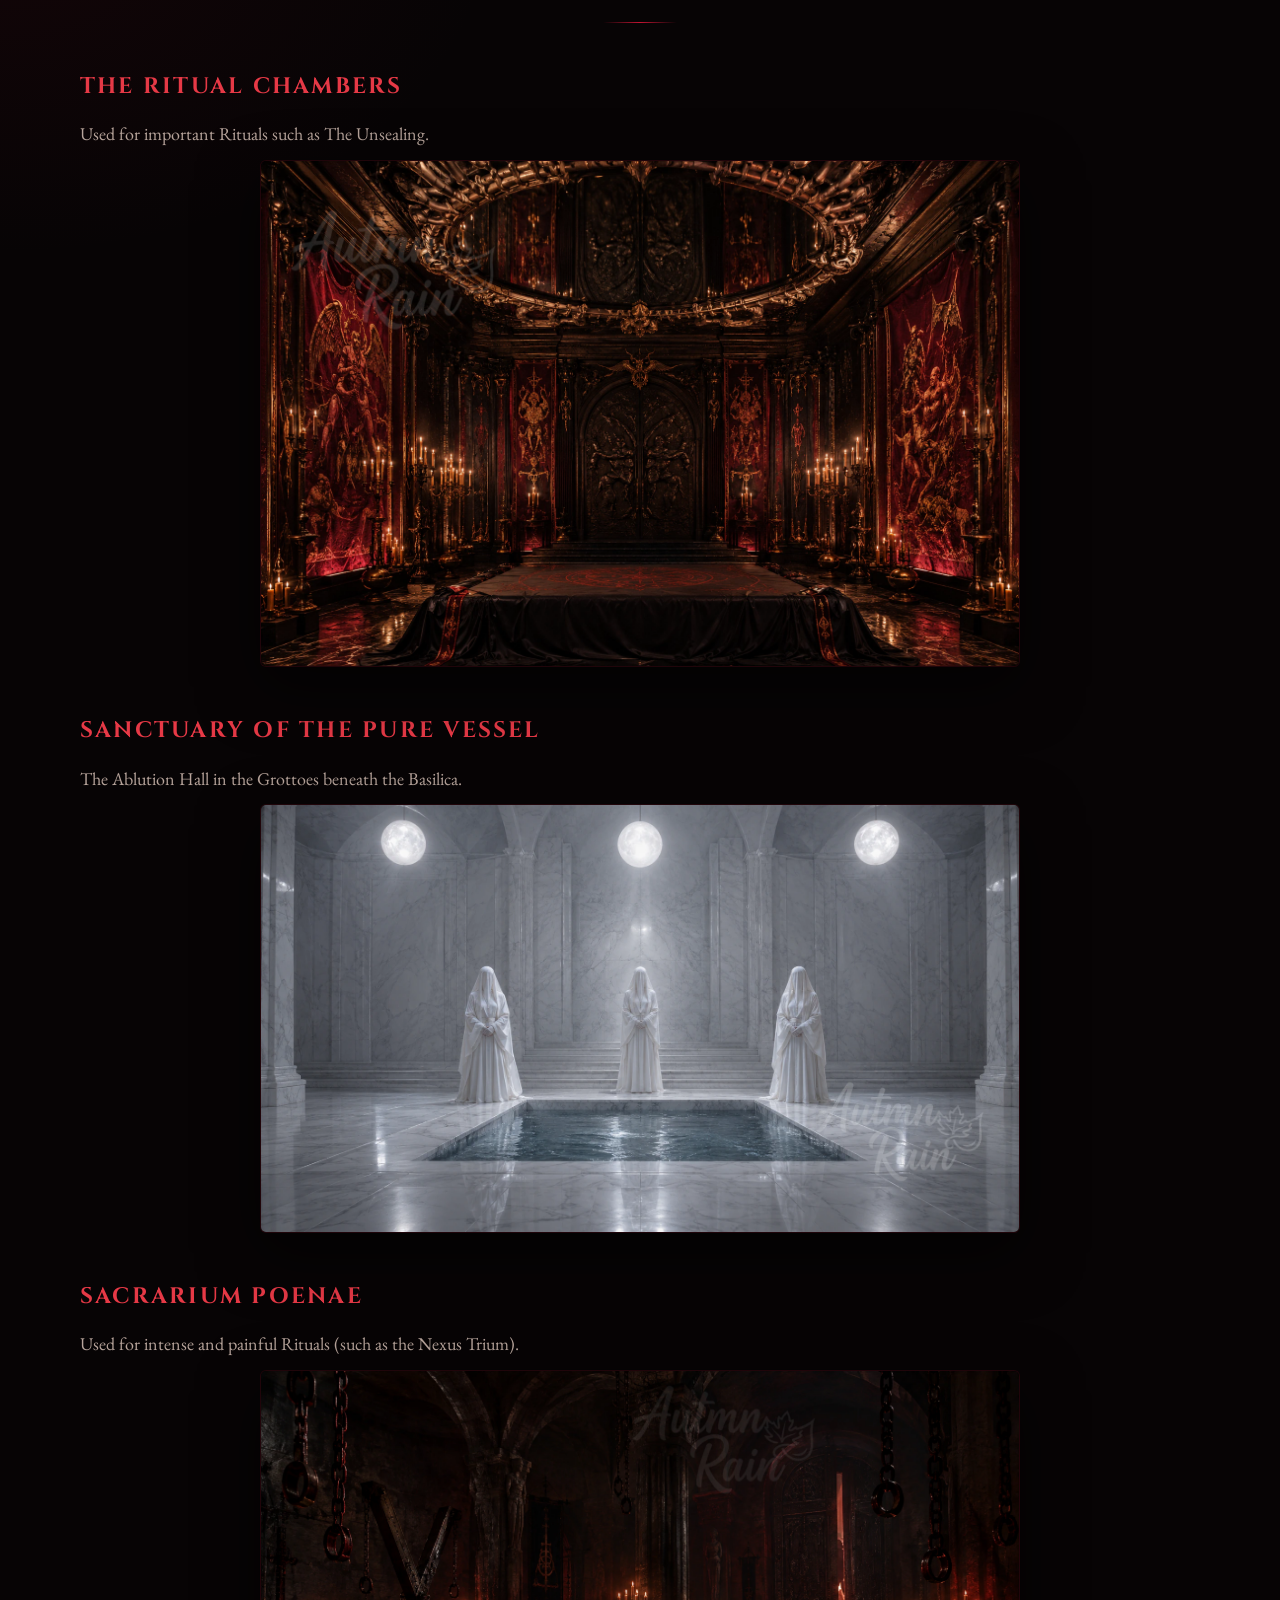
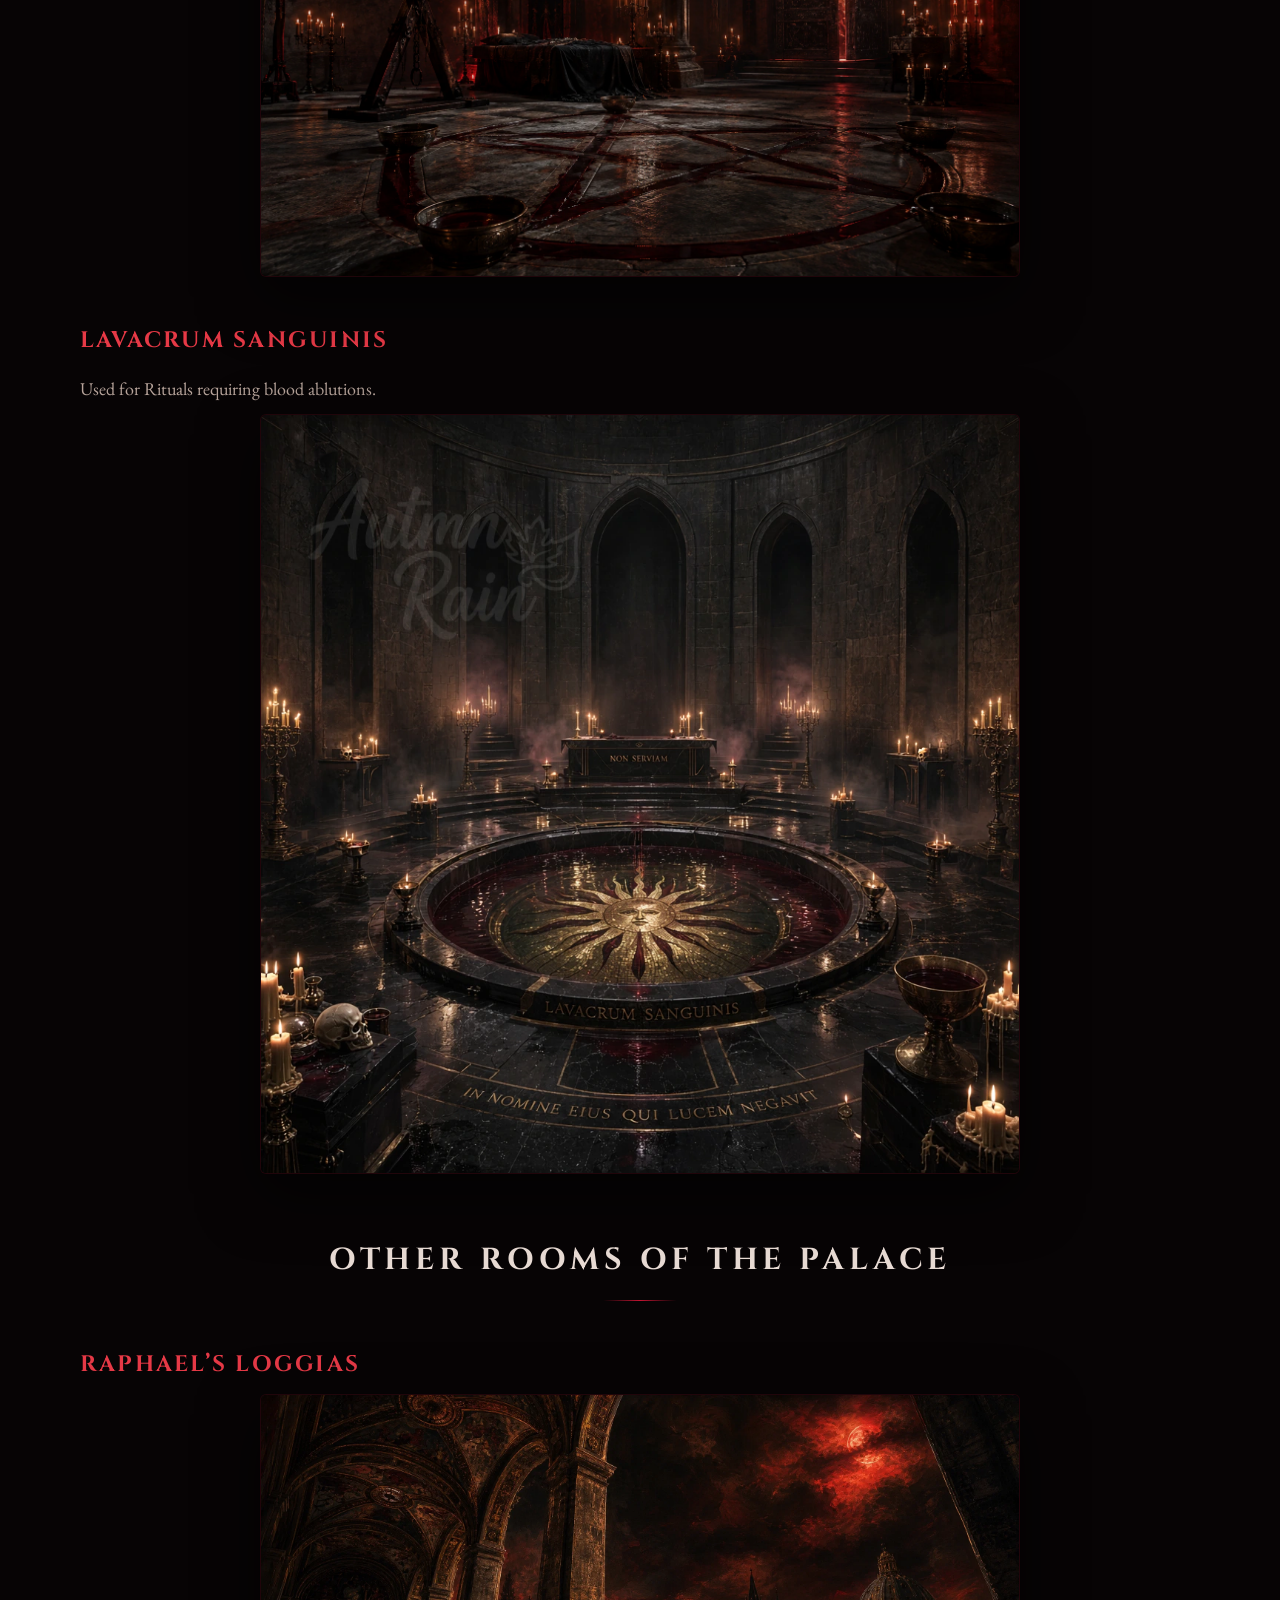
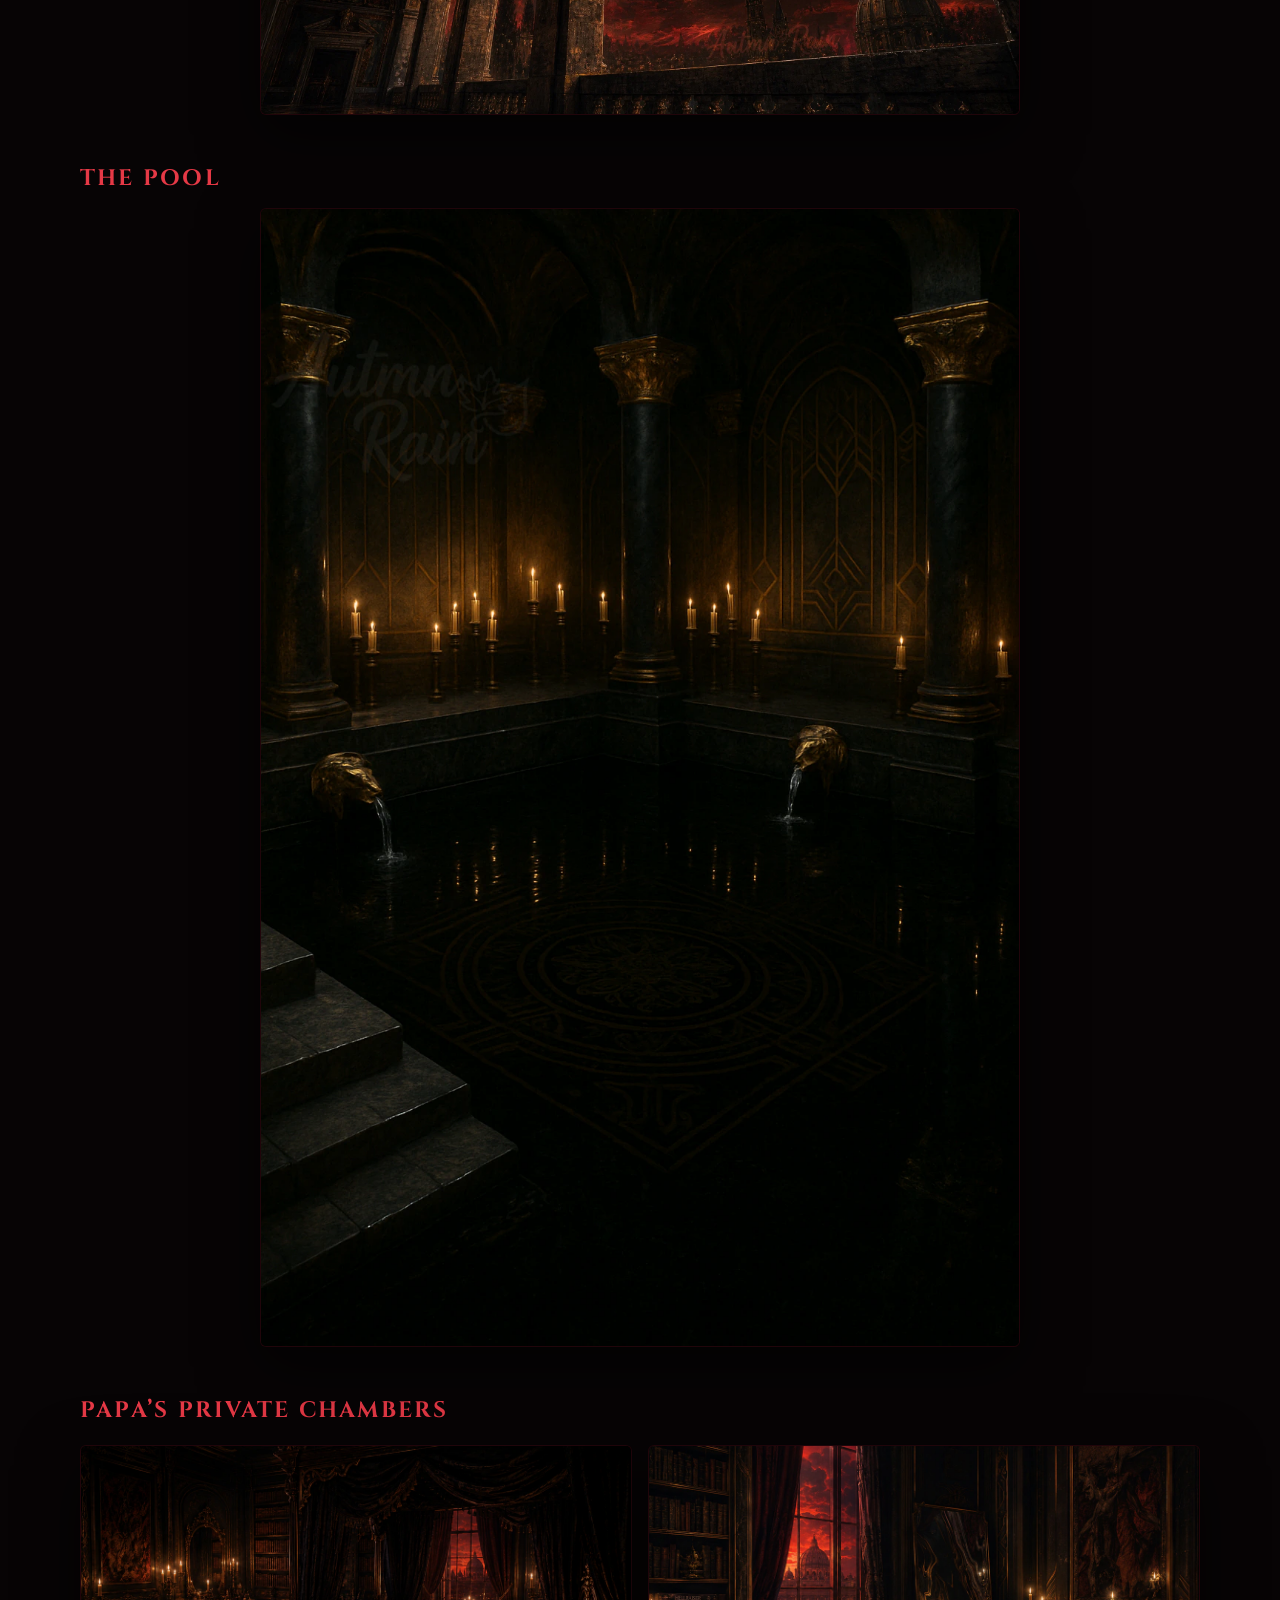
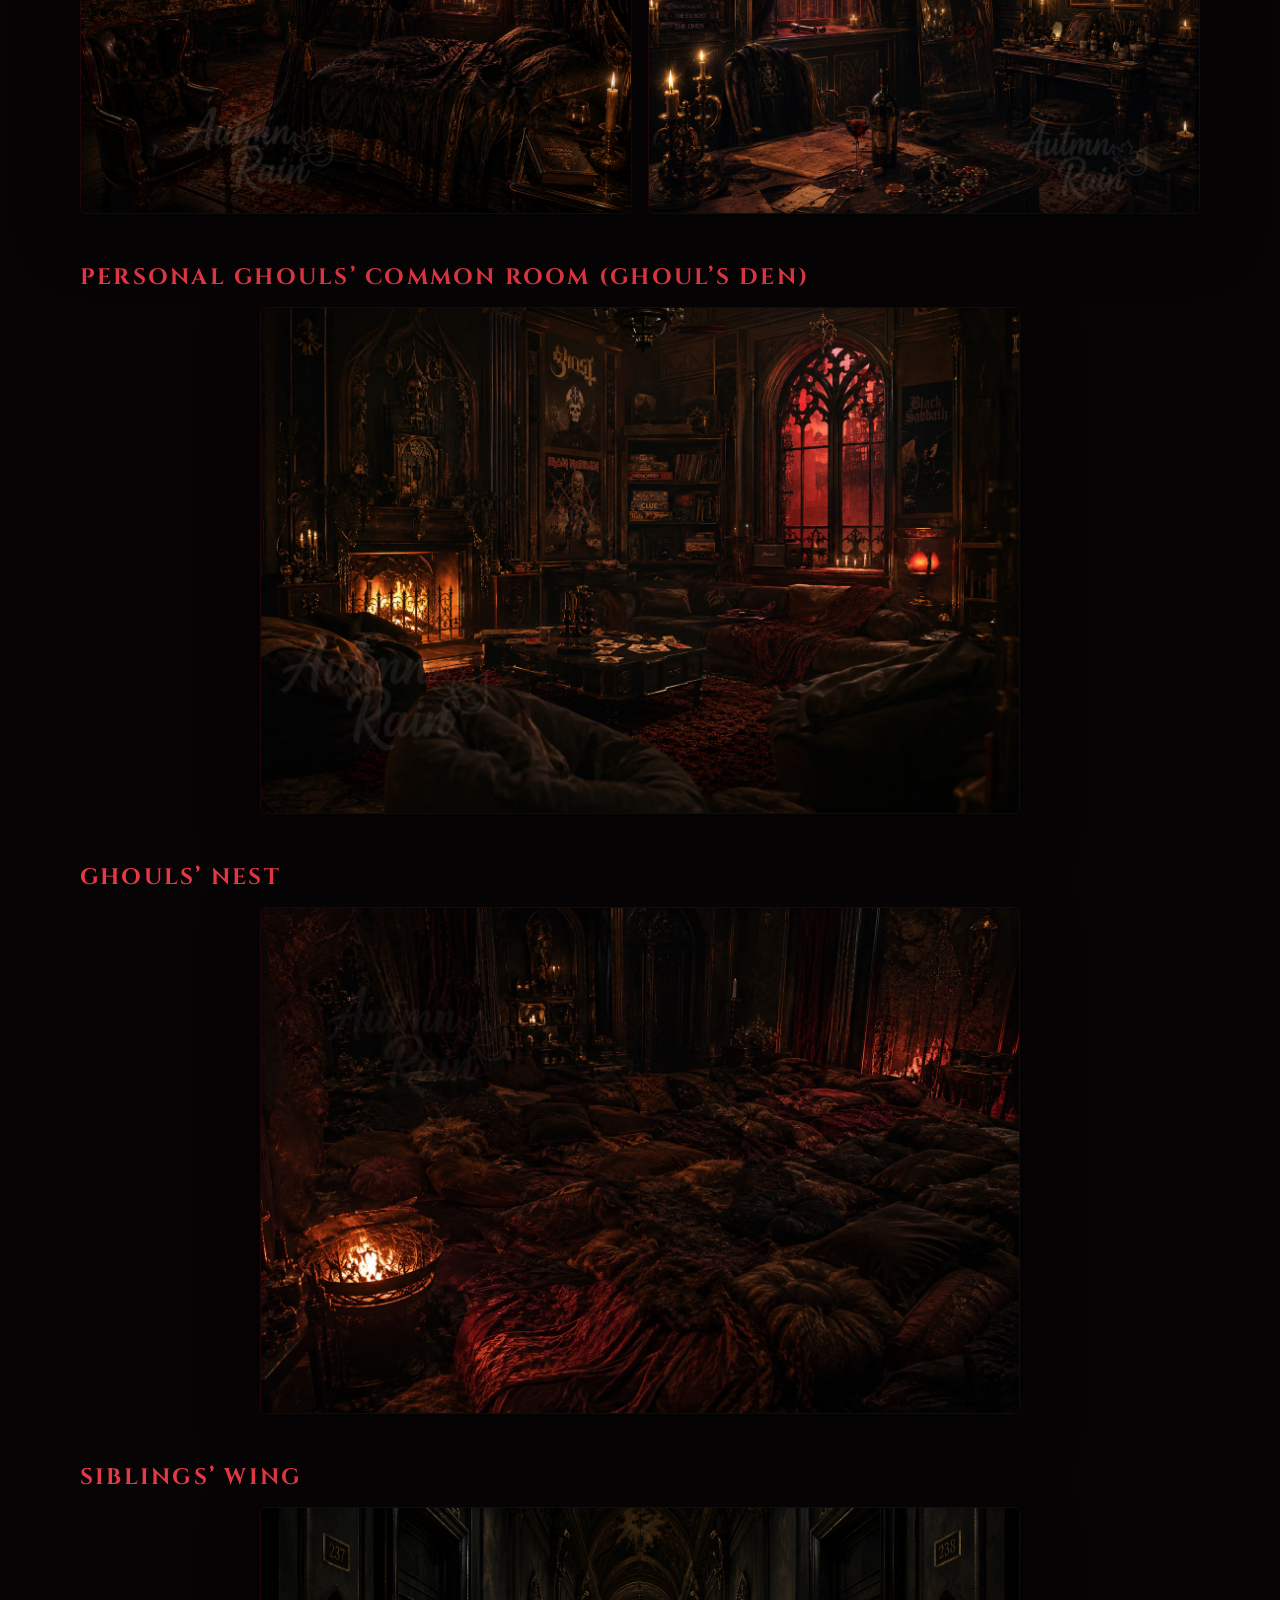
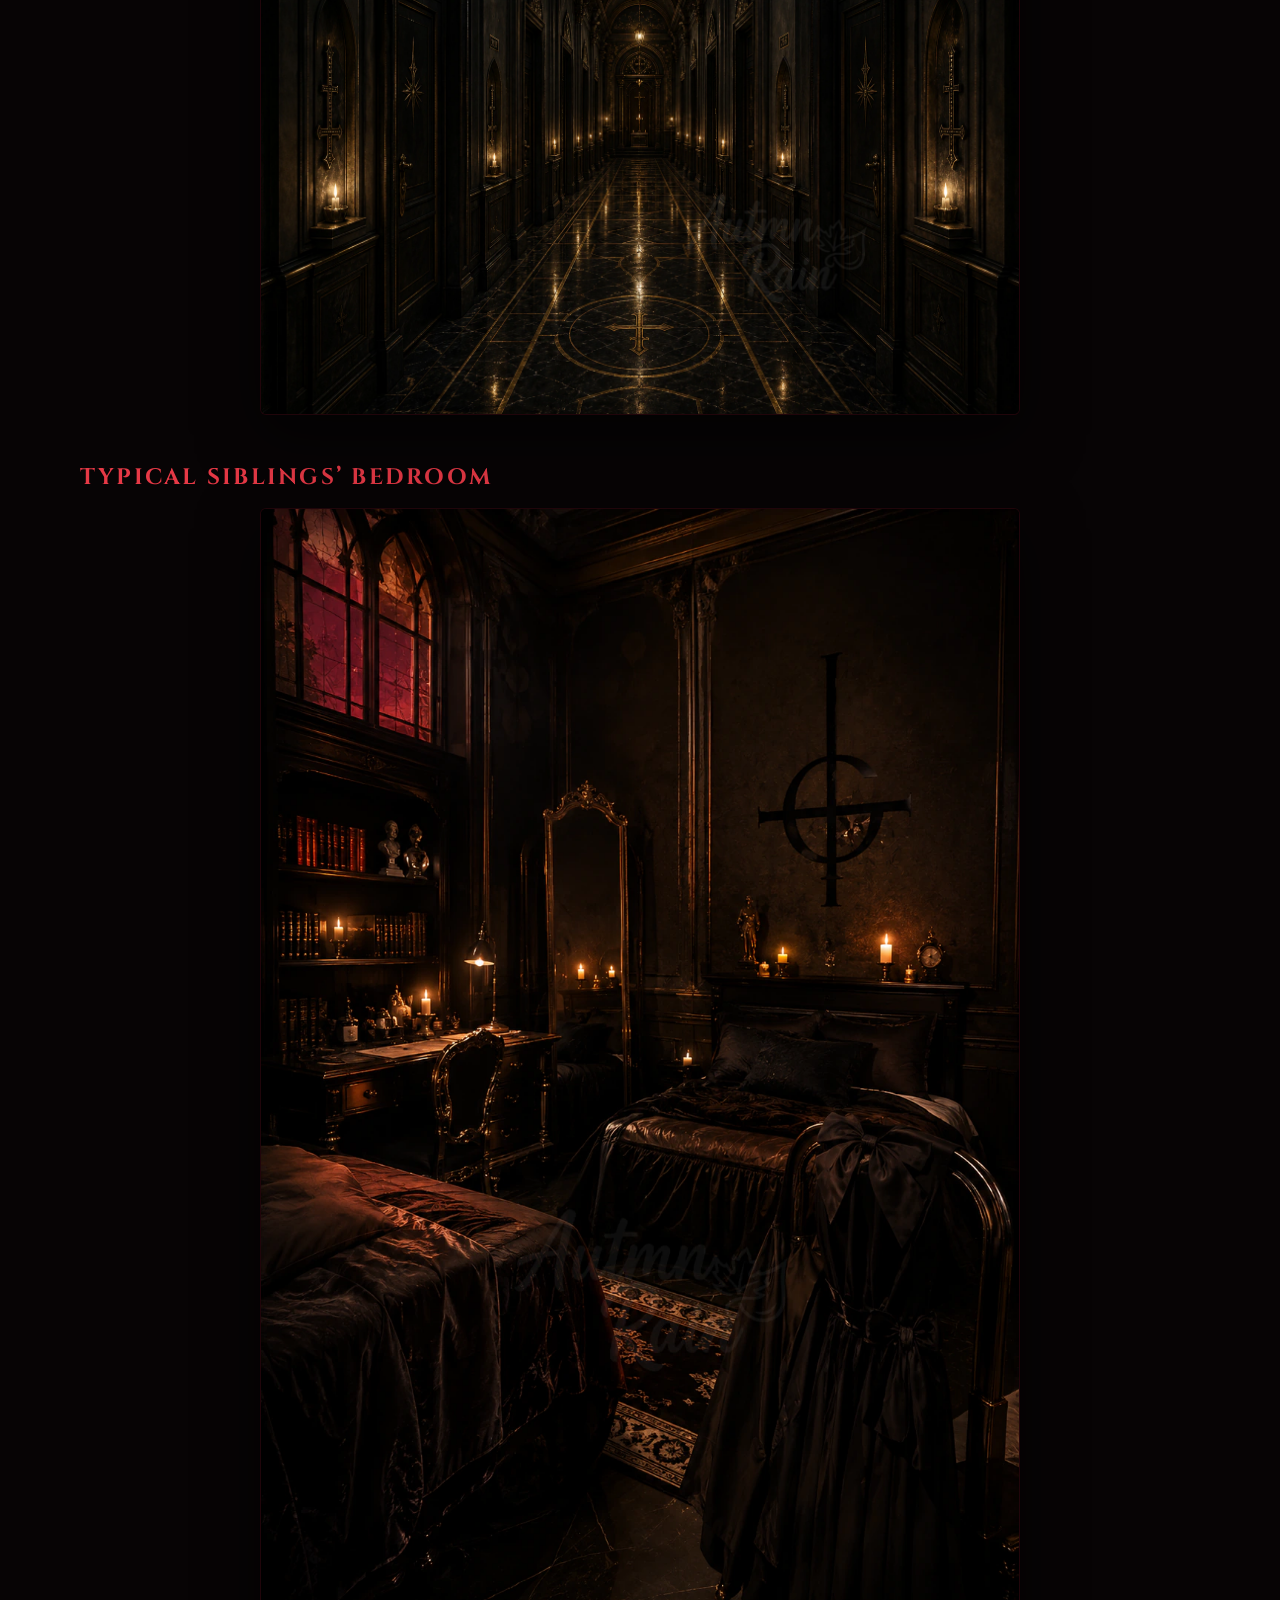
==== commit ac05084e: "Add images previews" ====
--- a/central.html
+++ b/central.html
@@ -63,7 +63,7 @@
       <div class="subject-head"><h4>Papa Emeritus III</h4></div>
       <div class="photo-single">
         <div class="photo-frame" data-title="Papa Emeritus III">
-          <img src="Central%20Domain/TERZO.webp" alt="Papa Emeritus III — Terzo" />
+          <img src="Central%20Domain/TERZO-preview.webp" data-full-src="Central%20Domain/TERZO.webp" alt="Papa Emeritus III — Terzo" />
         </div>
       </div>
 
@@ -74,7 +74,7 @@
       </div>
       <div class="photo-single">
         <div class="photo-frame" data-title="Omega">
-          <img src="Central%20Domain/Omega.webp" alt="Omega, Terzo's right hand" />
+          <img src="Central%20Domain/Omega-preview.webp" data-full-src="Central%20Domain/Omega.webp" alt="Omega, Terzo's right hand" />
         </div>
       </div>
 
@@ -83,21 +83,21 @@
       <div class="people">
         <article class="person-card">
           <div class="photo-frame" data-title="Dolores">
-            <img src="Central%20Domain/Dolores.webp" alt="Dolores" />
+            <img src="Central%20Domain/Dolores-preview.webp" data-full-src="Central%20Domain/Dolores.webp" alt="Dolores" />
           </div>
           <h4>Dolores</h4>
           <div class="role">Head Sister of Sin</div>
         </article>
         <article class="person-card">
           <div class="photo-frame" data-title="Beata and Gloria">
-            <img src="Central%20Domain/Beata%20and%20Gloria.webp" alt="Beata and Gloria" />
+            <img src="Central%20Domain/Beata%20and%20Gloria-preview.webp" data-full-src="Central%20Domain/Beata%20and%20Gloria.webp" alt="Beata and Gloria" />
           </div>
           <h4>Beata &amp; Gloria</h4>
           <div class="role">Junior Sisters of Sin</div>
         </article>
         <article class="person-card">
           <div class="photo-frame" data-title="Francesca">
-            <img src="Central%20Domain/Francesca.webp" alt="Francesca" />
+            <img src="Central%20Domain/Francesca-preview.webp" data-full-src="Central%20Domain/Francesca.webp" alt="Francesca" />
           </div>
           <h4>Francesca</h4>
           <div class="role">Senior Sister of Sin</div>
@@ -143,7 +143,7 @@
       <p class="prose">Terzo’s massive black raven, which he nursed back to health himself.</p>
       <div class="photo-single">
         <div class="photo-frame" data-title="Nevermore">
-          <img src="Central%20Domain/Nevermore.webp" alt="Nevermore, Terzo's raven" />
+          <img src="Central%20Domain/Nevermore-preview.webp" data-full-src="Central%20Domain/Nevermore.webp" alt="Nevermore, Terzo's raven" />
         </div>
       </div>
 
@@ -261,10 +261,10 @@
       <div class="subject-head"><h4>Papa’s Private Chambers</h4></div>
       <div class="gallery" style="margin-top:1rem;">
         <div class="photo-frame" data-title="Papa’s Private Chambers">
-          <img src="Central%20Domain/Papa's%20Private%20Chambers.webp" alt="Papa's private chambers" />
+          <img src="Central%20Domain/Papa's%20Private%20Chambers-preview.webp" data-full-src="Central%20Domain/Papa's%20Private%20Chambers.webp" alt="Papa's private chambers" />
         </div>
         <div class="photo-frame" data-title="Papa’s Private Chambers">
-          <img src="Central%20Domain/Papa's%20Private%20Chambers%202.webp" alt="Papa's private chambers, second view" />
+          <img src="Central%20Domain/Papa's%20Private%20Chambers%202-preview.webp" data-full-src="Central%20Domain/Papa's%20Private%20Chambers%202.webp" alt="Papa's private chambers, second view" />
         </div>
       </div>
 
@@ -356,7 +356,7 @@
       frame.addEventListener('click', function () {
         var img = frame.querySelector('img');
         if (!img) return;
-        lbImg.src = img.src;
+        lbImg.src = img.dataset.fullSrc || img.src;
         lbImg.alt = img.alt;
         lbCap.textContent = frame.dataset.title || '';
         lb.classList.add('open');
